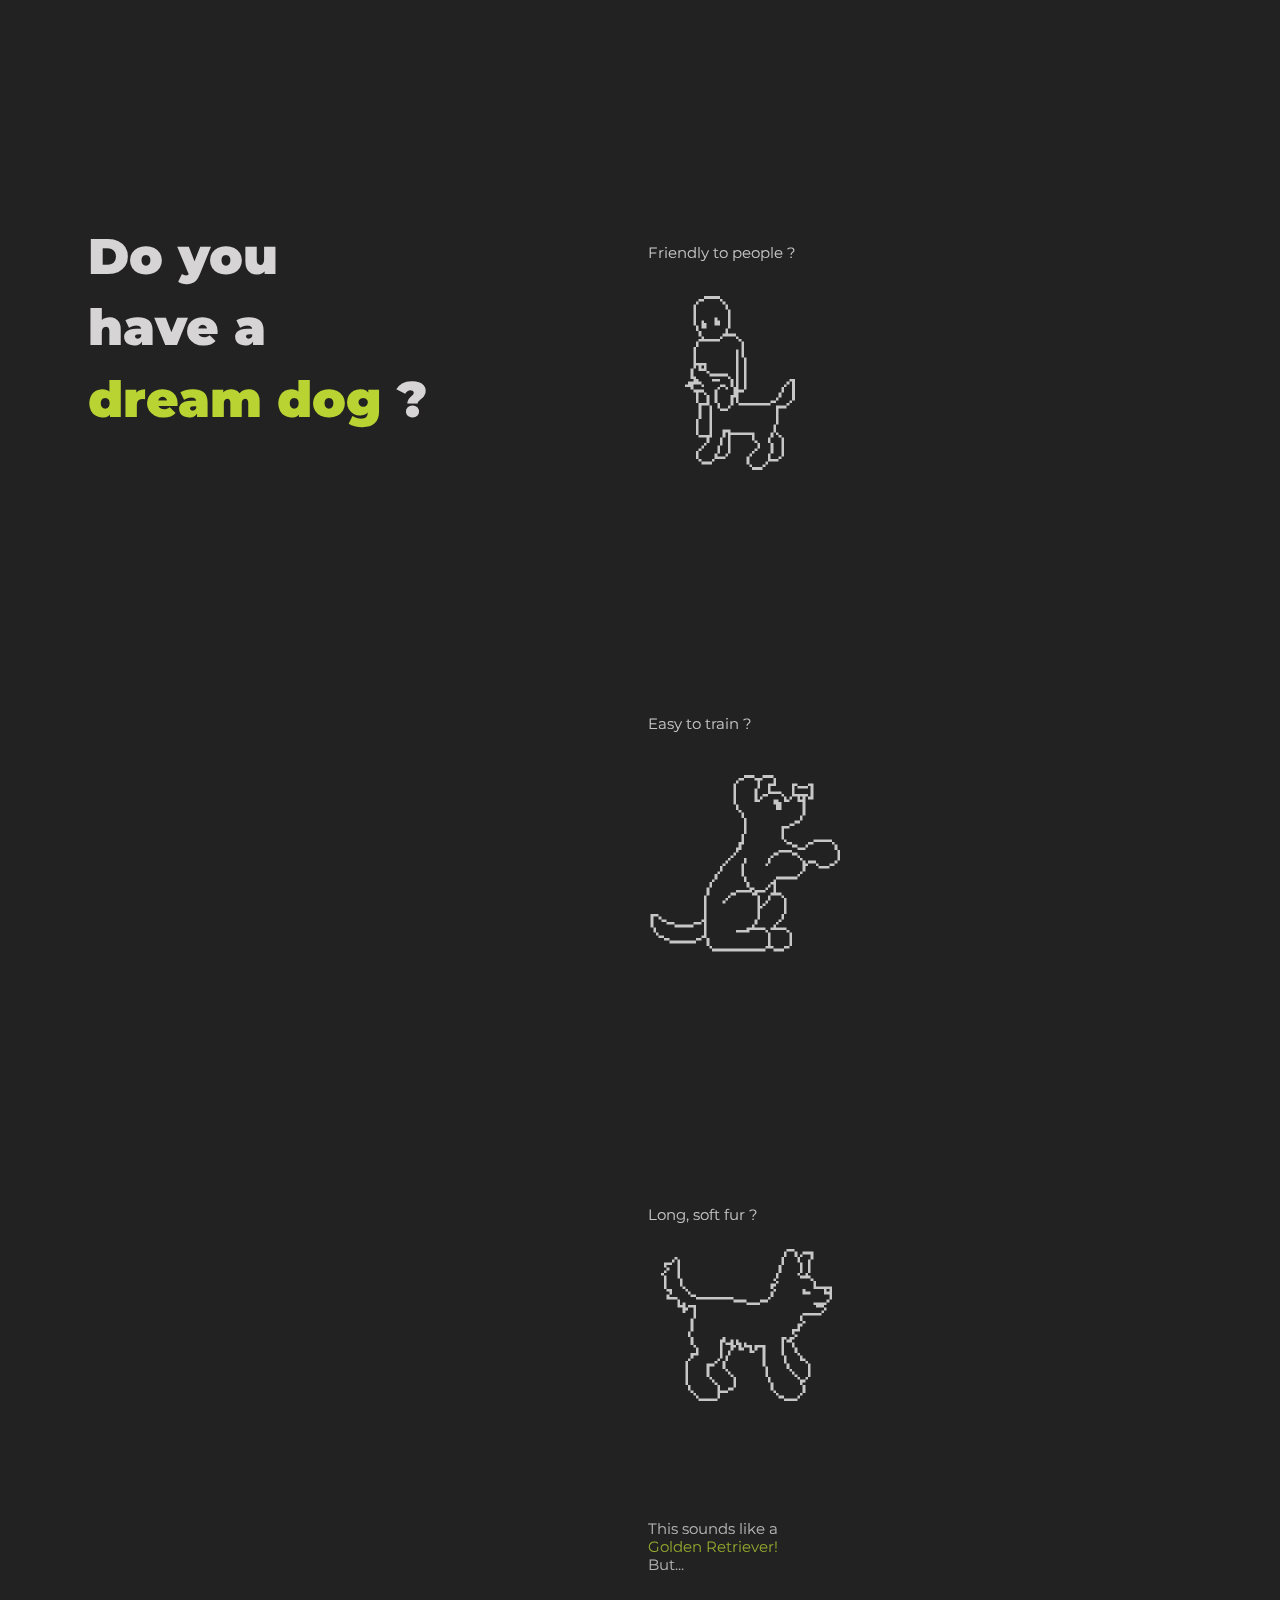
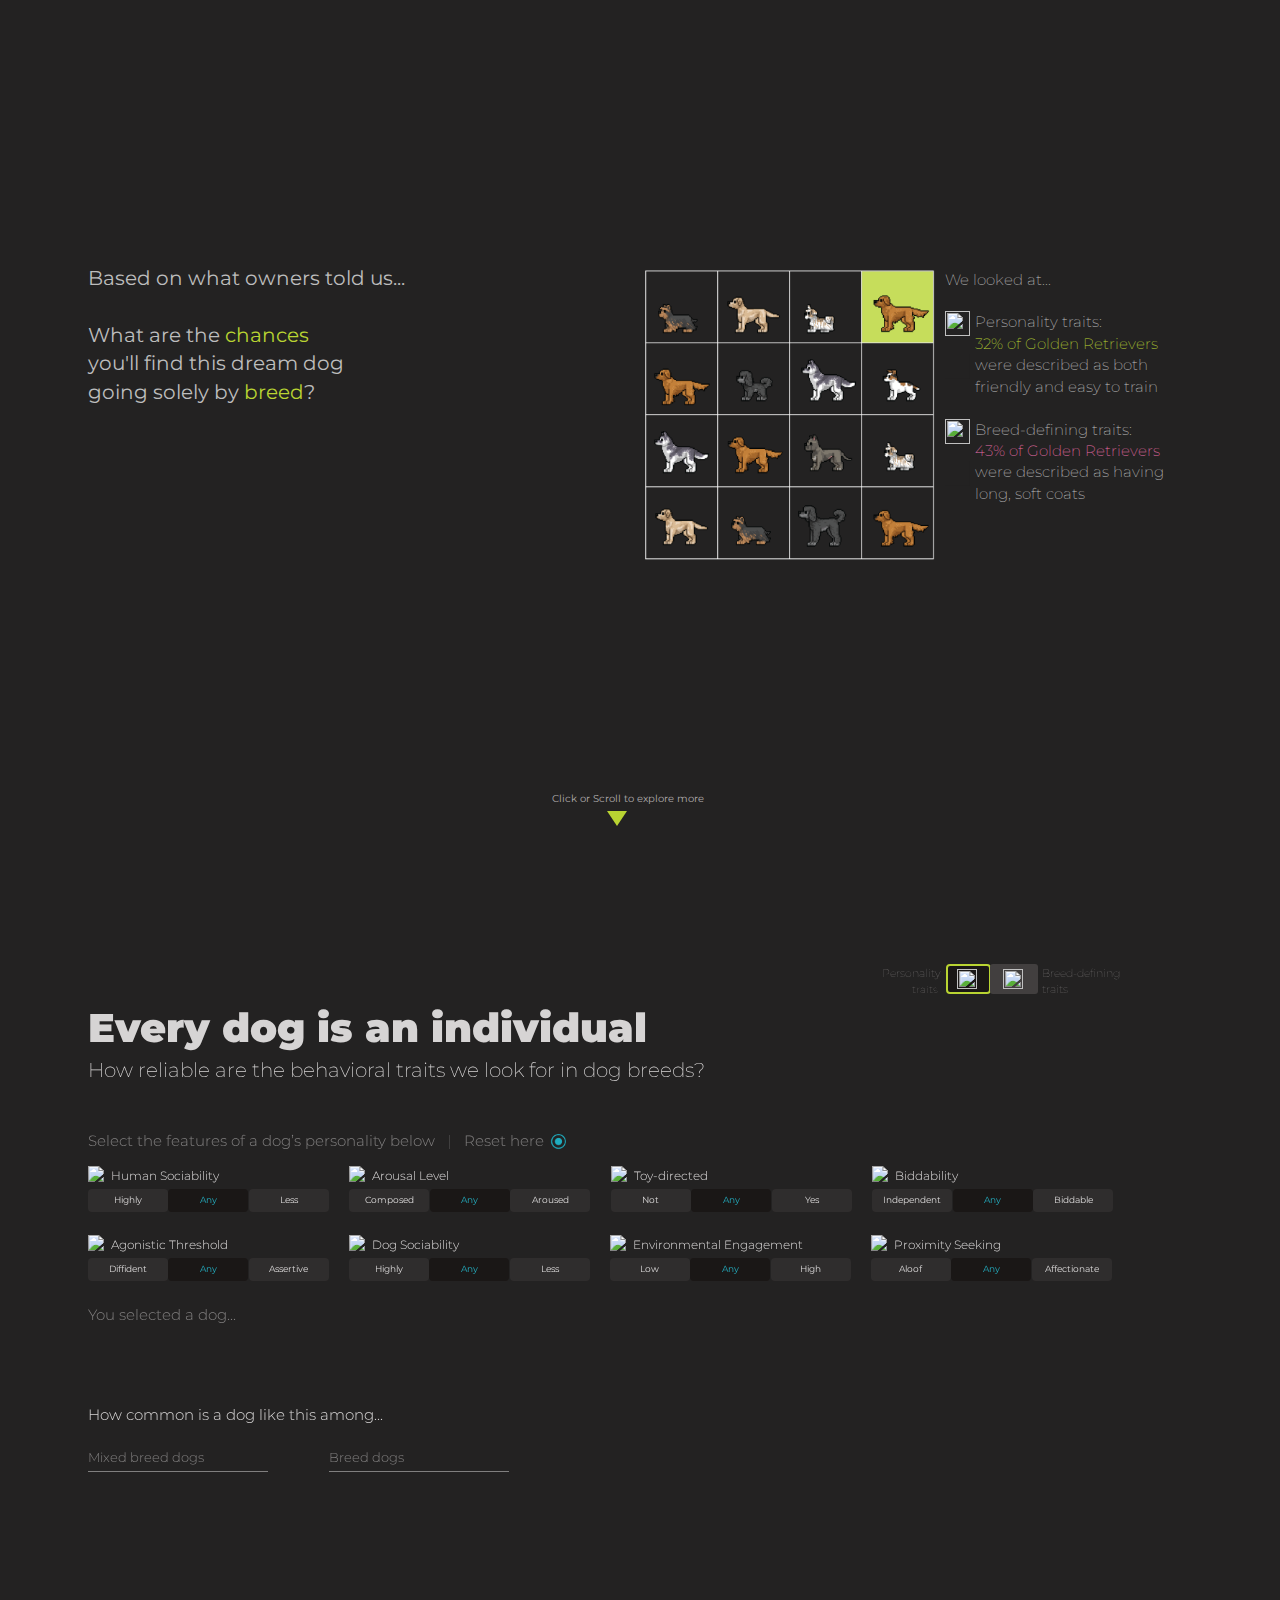
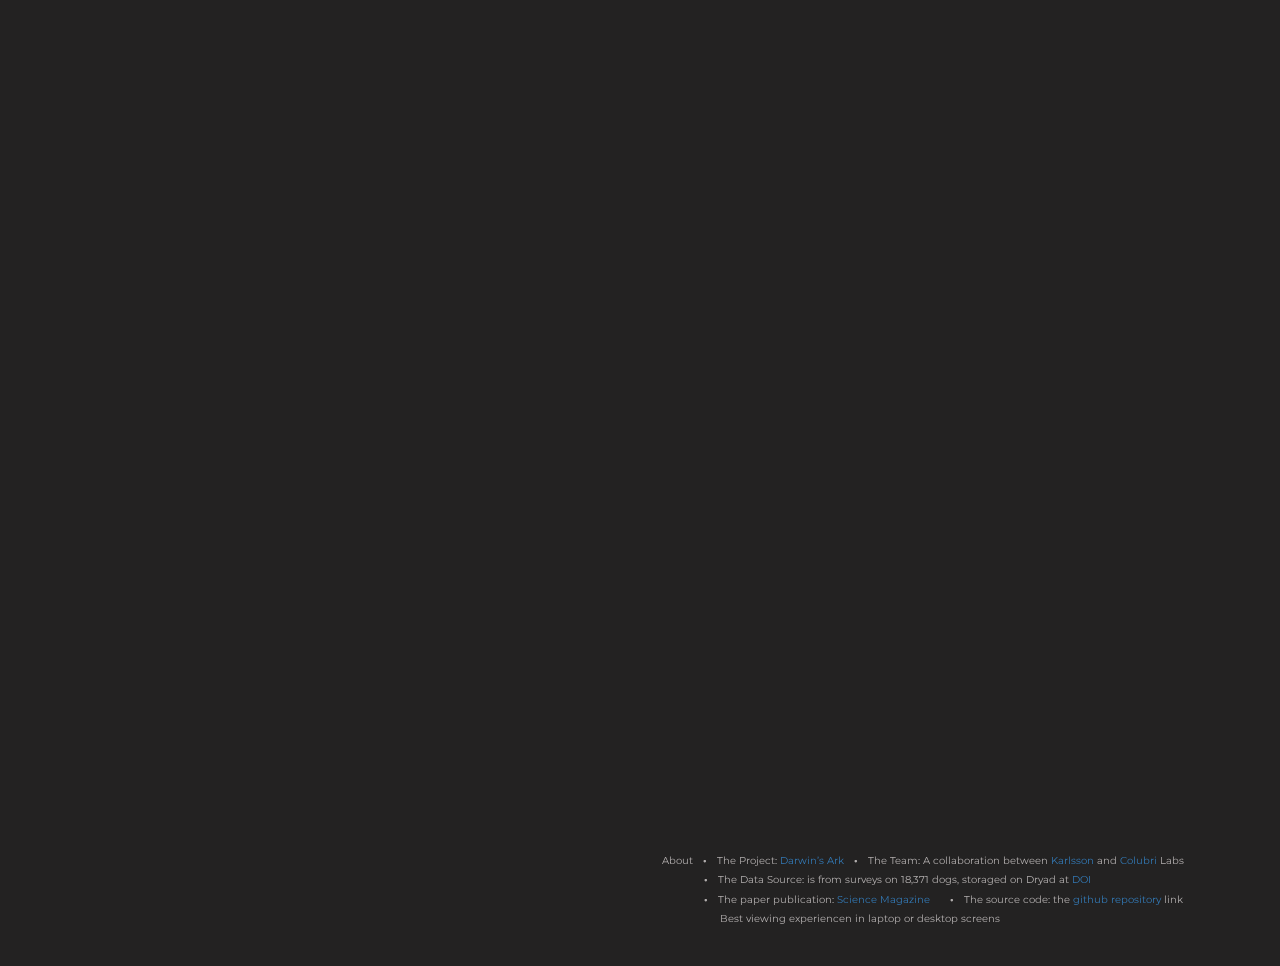
==== index.html @ 00faacf6 "footer-updating" ====
<!DOCTYPE html>
<html lang="en">
  <head>
    <meta charset="utf-8">
   <link rel="stylesheet" href="https://maxcdn.bootstrapcdn.com/bootstrap/3.4.1/css/bootstrap.min.css">
   <link rel="preconnect" href="https://fonts.googleapis.com">
   <link rel="preconnect" href="https://fonts.gstatic.com" crossorigin>
   <link href="https://fonts.googleapis.com/css2?family=Montserrat:ital,wght@0,300;0,400;0,500;0,900;1,500&display=swap" rel="stylesheet">
   <link href="style/style_per.css" rel="stylesheet">
    <meta charset="utf-8">
    
    <!--Set the width of the page to follow the screen-width of the device and the initial zoom level when the page is first loaded by the browser.-->
    <meta name="viewport" content="width=device-width, initial-scale=1">
   <title>Darwins' Dogs Data Viz Project</title>
  </head>
  <body>
    <div class="container">
        <div class="two-col" id="intro">
          <div class="left-fix">
            <div class="headline">
            Do you</br>have a </br><span class="green">dream dog</span> ? 
            </div> 
          </div> <!-- @end left-->
          <div class="right-scroll">
           <div id="right1">
                Friendly to people ? </br></br>
                <img src="./img/friendly-to-people.gif" width="200" height="200">
                </br></br></br></br></br></br></br></br></br></br>
                </br></br></br></br>
            </div> 
             <div id="right2">
                Easy to train ? </br></br>
                <img src="./img/easy-to-train.gif" width="200" height="200">
                </br></br></br></br></br></br></br></br></br></br></br>
                </br></br></br></br>
            </div> 
            <div id="right3">
               Long, soft fur ?</br>
                <img src="./img/long-fur.gif" width="200" height="200">
                </br></br></br></br></br></br></br></br>
                 <div class="right3-text">This sounds like a </br><span class="green">Golden Retriever!</span></br>But...</div>
            </div>  
         </div><!-- @end right-->
        </div> <!-- @end intro-->  
       
       <div class="question">
       <div class="sideleft">  
         Based on what owners told us...</br></br> What are the <span class="green">chances</span> </br>you'll find this dream dog </br>going solely by <span class="green">breed</span>?
        </br></br>
       </div>
       <div class="sideright">
            <img src="./img/dog-animated-3.gif" width="300" height="300">
            <div class="question-2">
              We looked at...</br></br>
              <img src="./img/chart.png" width="25" height="25">Personality traits:<br/> 
              <span class="green"> 32% of Golden Retrievers </span> </br>
              <img src="./img/frame.png" width="25" height="25" >
              were described as both friendly and easy to train</br></br>
              <img src="./img/traits_on.gif" width="25" height="25">Breed-defining traits:</br>
             <span class="pink"> 43% of Golden Retrievers</span></br> 
             <img src="./img/frame.png" width="25" height="25" >
             were described as having long, soft coats
            </div>
       </div>
       </div> <!-- @end question-->
       <div class='scroll'> Click or Scroll to explore more </div>
            <a id="link-down" href="#element"> 
            <div id="arrow">
                <div class="arrow-down"></div>
            </div>
            </a>
       <div id="element">

       <div class="titles">
         <div class="switch">

          <div class="mode1-title">Personality<span class="mode1-title-text"> traits </span></div>
          <button class="mode1"><a href="./index.html#element"><img src="./img/chart.png" width="20" height="20"></a></button>
          <div class="mode2-title">Breed-defining <span class="mode2-title-text">traits</span></div> 
          <button class="mode2"><a href="./physical.html#element"><img src="./img/traits2.gif" width="20" height="20"></a></button>
          
         </div>
         <h1 class="centered">Every dog is an individual</h1>
          <p class="sub-title">How reliable are the behavioral traits we look for in dog breeds?</p>
       </div>
       </div>

       <div class="content">
          <div id="buttongroup">
               <div class="guide">Select the features of a dog’s personality below
                <div class="divder-reset"> | </div>
                <div class="reset-text"> Reset here </div>
                <button id="all" class="button-reset"><img class="reset-img"src="./img/reset.png" width="18" height="18"></button>
               </div> 
               <div  id="f1" class="buttons">
                  <div class="iconhover">
                     <img src="./img/info.png" alt="info" width="18" height="18">
                     <span id="tooltiptext">How comfortable a dog is around people, especially if unfamiliar to them.</span>
                  </div>
                  <h3>Human Sociability</h3>
                  <button class="button" value="positive">Highly</button>
                  <button class="button current"  value="any">Any</button>
                  <button class="button"  value="negative">Less</button>   
               </div>
               <div  id="f2" class="buttons">
                  <div class="iconhover">
                     <img src="./img/info.png" alt="info" width="18" height="18">
                     <span id="tooltiptext">How easily stimulated a dog is in multiple situations, both in activity level and impulse control.</span>
                  </div>
                  <h3>Arousal Level</h3>
                  <button class="button" value="positive">Composed</button>
                  <button class="button current"  value="any">Any</button>
                  <button class="button"  value="negative">Aroused</button>   
               </div>
               <div  id="f3" class="buttons">
                  <div class="iconhover">
                     <img src="./img/info.png" alt="info" width="18" height="18">
                     <span id="tooltiptext">How much a dog displays motor patterns (e.g. grab-bite, chase), particularly towards toys.</span>
                  </div>
                  <h3>Toy-directed </h3>
                  <button class="button" value="positive">Not</button>
                  <button class="button current"  value="any">Any</button>
                  <button class="button"  value="negative">Yes</button>   
               </div>
               <div  id="f4" class="buttons">
                  <div class="iconhover">
                     <img src="./img/info.png" alt="info" width="18" height="18">
                     <span id="tooltiptext">How readily a dog responds to human direction, especially in the context of training.</span>
                  </div>
                  <h3>Biddability</h3>
                  <button class="button" value="positive">Independent</button>
                  <button class="button current"  value="any">Any</button>
                  <button class="button"  value="negative" style="margin-right:0">Biddable</button>  
               </div>
               <div  id="f5" class="buttons">
                  <div class="iconhover">
                     <img src="./img/info.png" alt="info" width="18" height="18">
                     <span id="tooltiptext">How easily a dog is provoked by a frightening, uncomfortable, or annoying stimulus.</span>
                  </div>
                  <h3>Agonistic Threshold</h3>
                  <button class="button" value="positive">Diffident</button>
                  <button class="button current"  value="any">Any</button>
                  <button class="button"  value="negative" style="margin-right:0">Assertive</button> 
               </div>
               <div  id="f6" class="buttons">
                  <div class="iconhover">
                     <img src="./img/info.png" alt="info" width="18" height="18">
                     <span id="tooltiptext">How comfortable a dog is around other dogs.</span>
                  </div>
                  <h3>Dog Sociability</h3>
                  <button class="button" value="positive">Highly</button>
                  <button class="button current"  value="any">Any</button>
                  <button class="button"  value="negative" style="margin-right:0">Less</button> 
               </div>
               <div  id="f7" class="buttons">
                  <div class="iconhover">
                     <img src="./img/info.png" alt="info" width="18" height="18">
                     <span id="tooltiptext">How interactive a dog is with its familiar, daily environment.</span>
                  </div>
                  <h3>Environmental Engagement</h3>
                  <button class="button" value="positive">Low</button>
                  <button class="button current"  value="any">Any</button>
                  <button class="button"  value="negative" style="margin-right:0">High</button> 
               </div>
               <div  id="f8" class="buttons">
                  <div class="iconhover">
                     <img src="./img/info.png" alt="info" width="18" height="18">
                     <span id="tooltiptext">How readily a dog solicits human contact and closeness.</span>
                  </div>
                  <h3>Proximity Seeking</h3> 
                  <button class="button" value="positive">Aloof</button>
                  <button class="button current"  value="any">Any</button>
                  <button class="button"  value="negative" style="margin-right:0">Affectionate</button> 
               </div>
               <div class="tags">
               <div class="labels-guide">You selected a dog...<br></div>  
               <div id="labels"> </div>
               </div>
        </div> <!-- @end buttongroups -->
        <div class="charts">
           <p class="charts-guide">How common is a dog like this among...</p>
           <div class="row">
            <div class="column left">
             <div class="mixbreed">
               <h4>Mixed breed dogs</h4>
               <div class="headerline "></div>
             </div>
            </div>
            <div class="column right">
             <div class="purebreeds">
               <h4>Breed dogs</h4>
               <div class="headerline "></div>
             </div>  
            </div>
           </div> <!-- @end row -->
        </div> <!-- @end charts -->
        <div class="cite">
         <p class="about">About</p> 
         <p class="dot"><b>•</b></p>
         <p class="project">The Project: <a href="https://darwinsark.org" target="_blank">Darwin’s Ark</a></p> 
         <p class="dot"><b>•</b></p> 
         <p class="team">The Team: A collaboration between <a href="https://karlssonlab.org/" target="_blank">Karlsson</a> and <a href="https://co-labo.org/">Colubri</a> Labs</p>
         <p class="dot-last"><b>•</b></p> 
         <p class="data">The Data Source: is from surveys on 18,371 dogs, storaged on Dryad at <a href="https://www.doi.org/10.5061/dryad.g4f4qrfr0" target="_blank"> DOI</a></p>
         <p class="paper"><b style="margin-right: 10px">•</b><span class="paper-text">The paper publication:<a href="https://www.science.org/doi/10.1126/science.abk0639" target="_blank"> Science Magazine</a></span></p> 
         <p class="repo"><b style="margin-right: 10px">•</b><span class="repo-text">The source code: the <a href="https://github.com/yinadong/dog-behaviour-dashboard" target="_blank">github repository</a> link</span></p> 
         <p class="view"><span class="view-text">Best viewing experiencen in laptop or desktop screens</span></p> 
       </div>
      </div> <!-- @end content -->
     </div> <!-- @end contanior -->
  <script src="lib/d3.min.js"></script>
  <script src="lib/lodash.min.js"></script>
  <script src="https://ajax.googleapis.com/ajax/libs/jquery/3.6.0/jquery.min.js"></script>
  <script src="./script_per.js"></script>
  <script src="./smoth_scroll.js"></script>
</body>
</html>
---- style/style_per.css ----
/* #Basics (Inspired by E. Meyers)
================================================== */
@import "./node_modules/nes.css/css/nes.css"
* { 
    margin: 0;
    padding: 0;
    box-sizing: border-box;
}

html, body, div, span, applet, object, iframe, h1, h2, h3, h4, h5, h6, p, blockquote, pre, a, abbr, acronym, address, big, cite, code, del, dfn, em, img, ins, kbd, q, s, samp, small, strike, strong, sub, sup, tt, var, b, u, i, center, dl, dt, dd, ol, ul, li, fieldset, form, label, legend, table, caption, tbody, tfoot, thead, tr, th, td, article, aside, canvas, details, embed, figure, figcaption, footer, header, hgroup, menu, nav, output, ruby, section, summary, time, mark, audio, video {
    margin: 0;
    padding: 0;
    border: 0;
    vertical-align: baseline;
    font-family: 'Montserrat', sans-serif;
   }


body {
    background-color: #232222 !important;
    display: block;
}

html {
  
}

.container{
    width: 1135px;
    height: 1200px;
    padding-right: 15px;
    padding-left: 15px;
    margin-right: auto;
    margin-left: auto;
}

/* the first page
============================ */
.headline{
    width: 100%;
    height: 100vh;
    margin-top: 15%;
    font-weight: 900;
    font-size: 50px;
    color: #d6d4d4 ;
}

.green{
  color: #b9d432;
}

.pink{
  color: #e56da8;
}

.two-col {
    display: flex;
    flex-flow: row wrap;
    justify-content: space-around;
    height: 1720px;
    position: relative;
}

.left-fix{
    order: 1;
    flex: 1 2rem;
    position: sticky;
    top: 0;
    height: 580px;
    padding-top: 15rem;
}

.right-scroll{
    order: 2;
    flex: 1 2rem;
    padding-top: 10rem;
    padding-right: 10rem;
    padding-left: 8rem;
    line-height: 2rem;
}

#right1, #right2, #right3 {
    display: block;
    margin-block-start: 9em;
    margin-block-end: 1em;
    margin-inline-start: 1empx;
    margin-inline-end: 0px;
    width: 350px;
    padding: 8px 8px;
    margin-right: 5px;
    margin-bottom: 3px;
    cursor: pointer;
    font-size: 15px;
    font-weight: 400;
    text-align: left;
    background: transparent;
    color: #ffffff;
    top: 30px;
    right: 150px;
    opacity: 75%;
}

.right3-text{
  color: #e8e8e8;
  font-size: 15px;
  font-weight: 400;
  float: left;
  padding-top: 95px;
  text-align: left;
  line-height: 18px;
}


/* the second page
============================ */
.question{
    display: flex;
    flex-flow: row wrap;
    justify-content: space-around;
    width: 100%;
    height: 55vh;
    margin-top: 13%;
    margin-bottom: 3%;
    font-weight: 400;
    font-size: 20px;
    color: #bdbdbd;
}

.question-2{
  font-size: 15px;
  font-weight: 200;
  padding-top: 5px;
}

.sideleft {
    order: 1;
    flex: 1 2rem;
    padding-left: 0rem;
    padding-right: 0rem;
}

.sideright {
    order: 2;
    flex: 1 2rem;
}

.scroll {
    padding-left: 42%;
    font-size: 10px;
    color: #B2AEAE;
}

#arrow {
    height: 8rem;
    padding-top: 5px;
    padding-left: 47%;
    height: 155px;
}

.arrow-down {
    width: 0;
    border-left: 10px solid transparent;
    border-right: 10px solid transparent;
    border-top: 15px solid #b9d432;
}

.row {
    margin-right: 0px;
    margin-left: 0px;
}


#all{
float: right;
position: relative;
right: 530px;
font-size: 15px;
font-weight: 300;
color: #B2AEAE;
}



/*scrolling 
============================== */


#element {
  width: 100%;

  scroll-margin-block-start: 30px;
  /*Adds margin to the top of the viewport*/
  
  scroll-margin-block-end: 110px;
  /*Adds margin to the bottom of the viewport*/
}


/* resetbutton
============================ */
.divder-reset{
    right: 742px;
    font-size: 15px;
    font-weight: 100;
    color: #807f7f;
    position: relative;
    float: right;
}
.button-reset{
  background: transparent;
  border: none;
}

.reset-text{
    right: 645px;
    font-size: 15px;
    font-weight: 300;
    color: #807f7f;
    position: relative;
    float: right;
}

.reset-img{
   position: relative;
   margin-top: 1px;
}

/* labels
============================ */
.labels-guide{
    position: relative;
    float: left;
    font-size: 15px;
    font-weight: 300;
    color: #807f7f;
}

#f1-labels, #f2-labels, #f3-labels, #f4-labels, #f5-labels, #f6-labels, #f7-labels, #f8-labels{
    position: relative;
    float: left;
    width: 110px;
    padding: 6px 6px;
    margin-right: 5px;
    margin-bottom: 3px;
    cursor: pointer;
    text-align: center;
    font-size: 9px;
    font-weight: 400;
    border: 1px solid;
    border-radius: 30px;
    background: transparent;
    color: #24adbf;
    top: 30px;
    right: 150px;
}

.arrow{
  float: right;
  position: relative;
  left: 115px;
  top: 10px;
}

.arrow-text{   
    top: 33px;
    right: 40px;
    position: relative;
    float: right;
    font-size: 9px;
    font-weight: 100;
    color: #B2AEAE;
}

/* switch modes
============================ */
.divder{
    font-size: 30px;
    font-weight: 100;
    color: #534a4a;
    position: relative;
    float: left;
    right: 65px;
}

.switch{
   position: relative;
   top: -30px;
}

.mode-title{
    margin-left: 85%;
    font-size: 10px;
    font-weight: 100;
    color: #B2AEAE;    
    top: -15px;
    position: relative;
    float: left;
    left: 15px;
}

.mode1{
    background-color: #1a1716;
    width: 45px;
    padding: 3px 9px;
    cursor: pointer;
    border-radius: 4px;
    text-align: center;
    position: relative;
    float: right;
    border: 2px solid #b9d432;
    top: -12px;
    right: 152px; 
}

.mode1:hover {
  background-color: #423f3f;
  box-shadow: 0 10px 14px 0 rgba(0,0,0,0.24),0 17px 50px 0 rgba(0,0,0,0.19); 
}

.mode2{
    margin-left: 5px;
    background-color: #423f3f;
    border: none;
    width: 48px;
    padding: 5px 13px;
    cursor: pointer;
    border-radius: 3px;
    text-align: center;
    position: relative;
    float: right;
    top: -12px;
    left: 40px;
}

.mode2:hover {
  background-color: #423f3f;
  box-shadow: 0 10px 14px 0 rgba(0,0,0,0.24),0 17px 50px 0 rgba(0,0,0,0.19); 
}

.mode1-title{
    width: 50px;
    font-size: 11px;
    font-weight: 100;
    color: #7d7a7a;    
    top: -10px;
    right: 261px;
    position: relative;
    float: right;
}

.mode1-title-text{
    font-size: 10px;
    font-weight: 100;
    color: #7d7a7a;    
    left: 30px;
    position: relative;
}
.mode2-title{
    width: 100px;
    font-size: 11px;
    font-weight: 100;
    color: #7d7a7a;    
    top: -10px;
    left: 44px;
    position: relative;
    float: right;
}

.titles{
  width: 100%;
  height: 12%;
  margin-bottom: 35px;
  margin-top: 45px;
  float: left;
  position: relative;
}
.header{
  width: 1800px;
  height: 100vh;
  font-weight: 900;
  font-size: 40px;
  color: #F7F7F7;
}
.content{
  width: 100%;
  height: 88%;
  float: left;
  position: relative;
}

/* buttongroup
============================ */

#buttongroup{
    height: 21%;
    margin-bottom: 33px;
}

.buttons {
    float: left;
    margin-right: 20px;
    margin-bottom: 20px;
}
.button {
  width: 80px;
  padding: 5px 5px;
  margin-right: 0.5px;
  margin-bottom: 3px;
  cursor: pointer;
  text-align: center;
  font-size: 9px;
  font-weight: 400;
  border: none;
  float: left;
  -moz-border-radius: 4px;
  border-radius: 4px;
  background: #2F2D2D;
  color: #d9d7d7;

}
.button:hover {
  background: #747373;
}
.button.current {
  background: #1a1716; 
  color: #24adbf !important;
}

/* Create two unequal columns that floats next to each other */
.column {
  float: left;
}

.left {
  width: 20%;
}

.right {
  width: 80%;
  padding-left: 20px;
}


/* Responsive layout - makes the two columns stack on top of each other instead of next to each other */
@media screen and (max-width: 600px) {
  .column {
    width: 100%;
  }
}

img {
  position: relative;
  float: left;
  margin-right: 5px;
}

/* charts
============================ */

.charts {
    float: left;
    position: relative;
    width: 100%;
    height: 71%;
    margin-top: 20px;

}

.charts-guide {
    font-size: 15px;
    font-weight: 300;
    color: #d6d4d4;
}

.holder{
  float: left;
  padding-right: 5px;
  padding-bottom: 5px;
  padding-top:0;
  padding-left:0;

}

.mixbreed {
  position: relative;
  margin-top: 20px;
  width: 100%;

}

.purebreeds {
  position: relative;
  margin-top: 20px;
  width: 100%;
}


.headerline {
    position: relative;
    border-bottom: solid 1px;
    border-color: #807f7f;
    width: 180px;
    display: flex;
    align-items: center;
    margin-bottom: 25px;
}


/* Text
============================ */

.centered {
  font-weight: 900;
  font-size: 40px;
  margin: 0 0 6px 0px;
  color: #d6d4d4;
}
h3{
  font-size: 12px;
  font-weight: 300;
  width: 100%;
  padding: 3px 0px 7px 0;
  color: #DBD9D9;
}

h4 {
  width: 100%;
  font-size: 13px;
  font-weight: 300;
  padding: 3px 0px 5px 0;
  font-style: normal;
  line-height: 1.3em;
  color: #807f7f;
}


.sub-title{
    font-size: 20px;
    font-weight: 200;
    margin-bottom: .5em;
    color: #d6d4d4;
}

.guide{
    font-size: 15px;
    font-weight: 300;
    margin-bottom: 1em;
    color: #807f7f;
}

.value {
font-size: 12px;
font-weight: 500;
color: #F7F7F7;
}

.name{
font-size: 9.5px;
font-weight: 200;
fill: #F7F7F7;
}

/* tooltip
============================ */

.iconhover {
  position: relative;
  display: inline-block;
  float: left;
}

.iconhover #tooltiptext {
  visibility: hidden;
  width: 200px;
  height: 60px;
  font-weight: 400;
  font-size:10px;
  opacity: 70%;
  background-color: black;
  color: #fff;
  text-align: left;
  border-radius: 6px;
  padding: 10px;
  position: absolute;
  z-index: 1;
  top: 17px;
  left: 120%;
}

.iconhover #tooltiptext::after {
  content: "";
  position: absolute;
  top: 20%;
  right: 100%;
  margin-top: -5px;
  border-width: 5px;
  border-style: solid;
  border-color: transparent black transparent transparent;
}
.iconhover:hover #tooltiptext {
  visibility: visible;
}

.cite{
    position: relative;
    float: right;
    top: 300px;
    font-size: 10px;
    font-weight: 400;
    color: #B2AEAE;
    margin-bottom: 55px;
    width: 48%;
}

.about{
  float: left;
}

.dot{
  float: left;
  position: relative;
  margin-right: 10px;
  margin-left: 10px;
}

.project{
  float: left;
  position: relative;
}

.team{
   margin-bottom: 5px;
}

.dot-last{
  left: 6%;
  float: left;
  position: relative;
  margin-right: 10px;
  margin-left: 10px;
}

.data{
    left: 6%;
    position: relative;
    float: left;
    font-size: 10px;
    font-weight: 400;
    color: #B2AEAE;
    margin-bottom: 5px;
}

.view{
    left: 9%;
    position: relative;
    float: left;
    font-size: 10px;
    font-weight: 400;
    color: #B2AEAE;
    margin-bottom: 40px;
    margin-right: 10px;
    margin-left: 10px;

}

.repo, .paper{
    left: 6%;
    position: relative;
    float: left;
    font-size: 10px;
    font-weight: 400;
    color: #B2AEAE;
    margin-bottom: 5px;
    margin-right: 10px;
    margin-left: 10px;
}
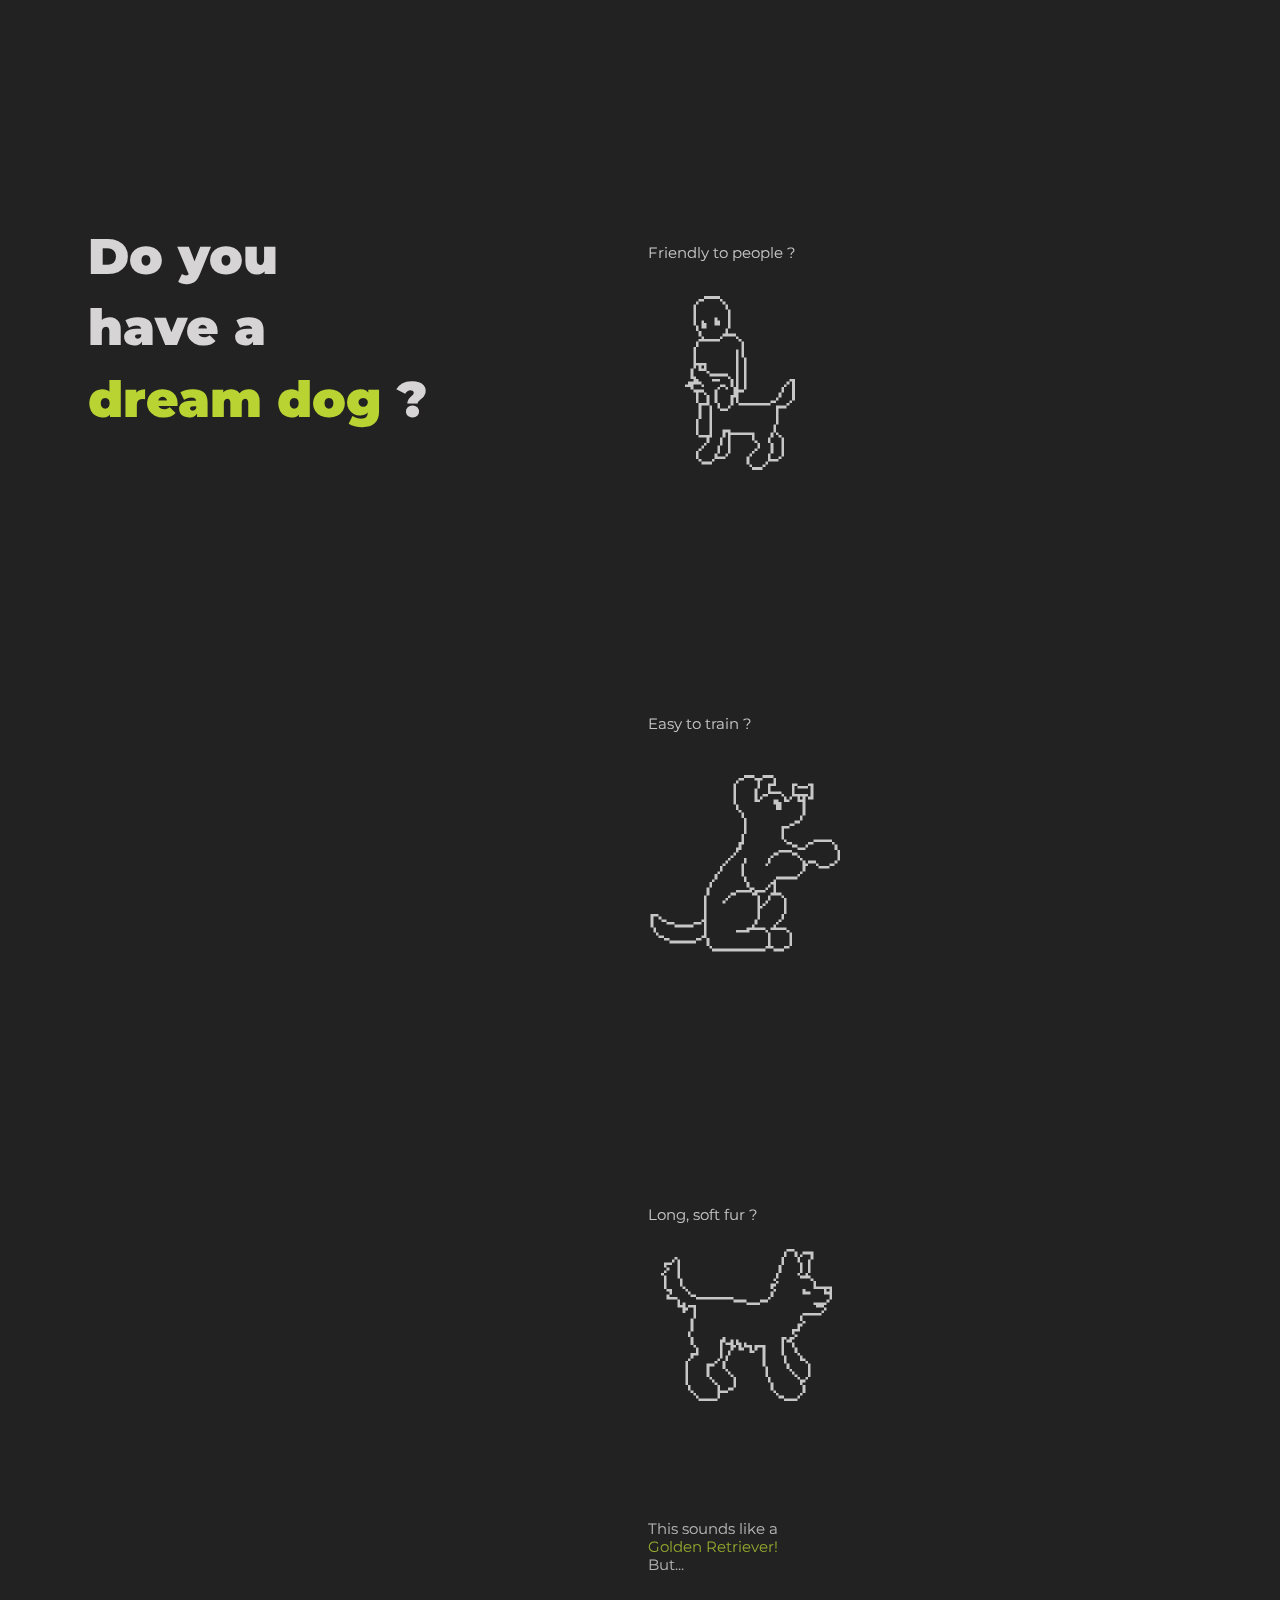
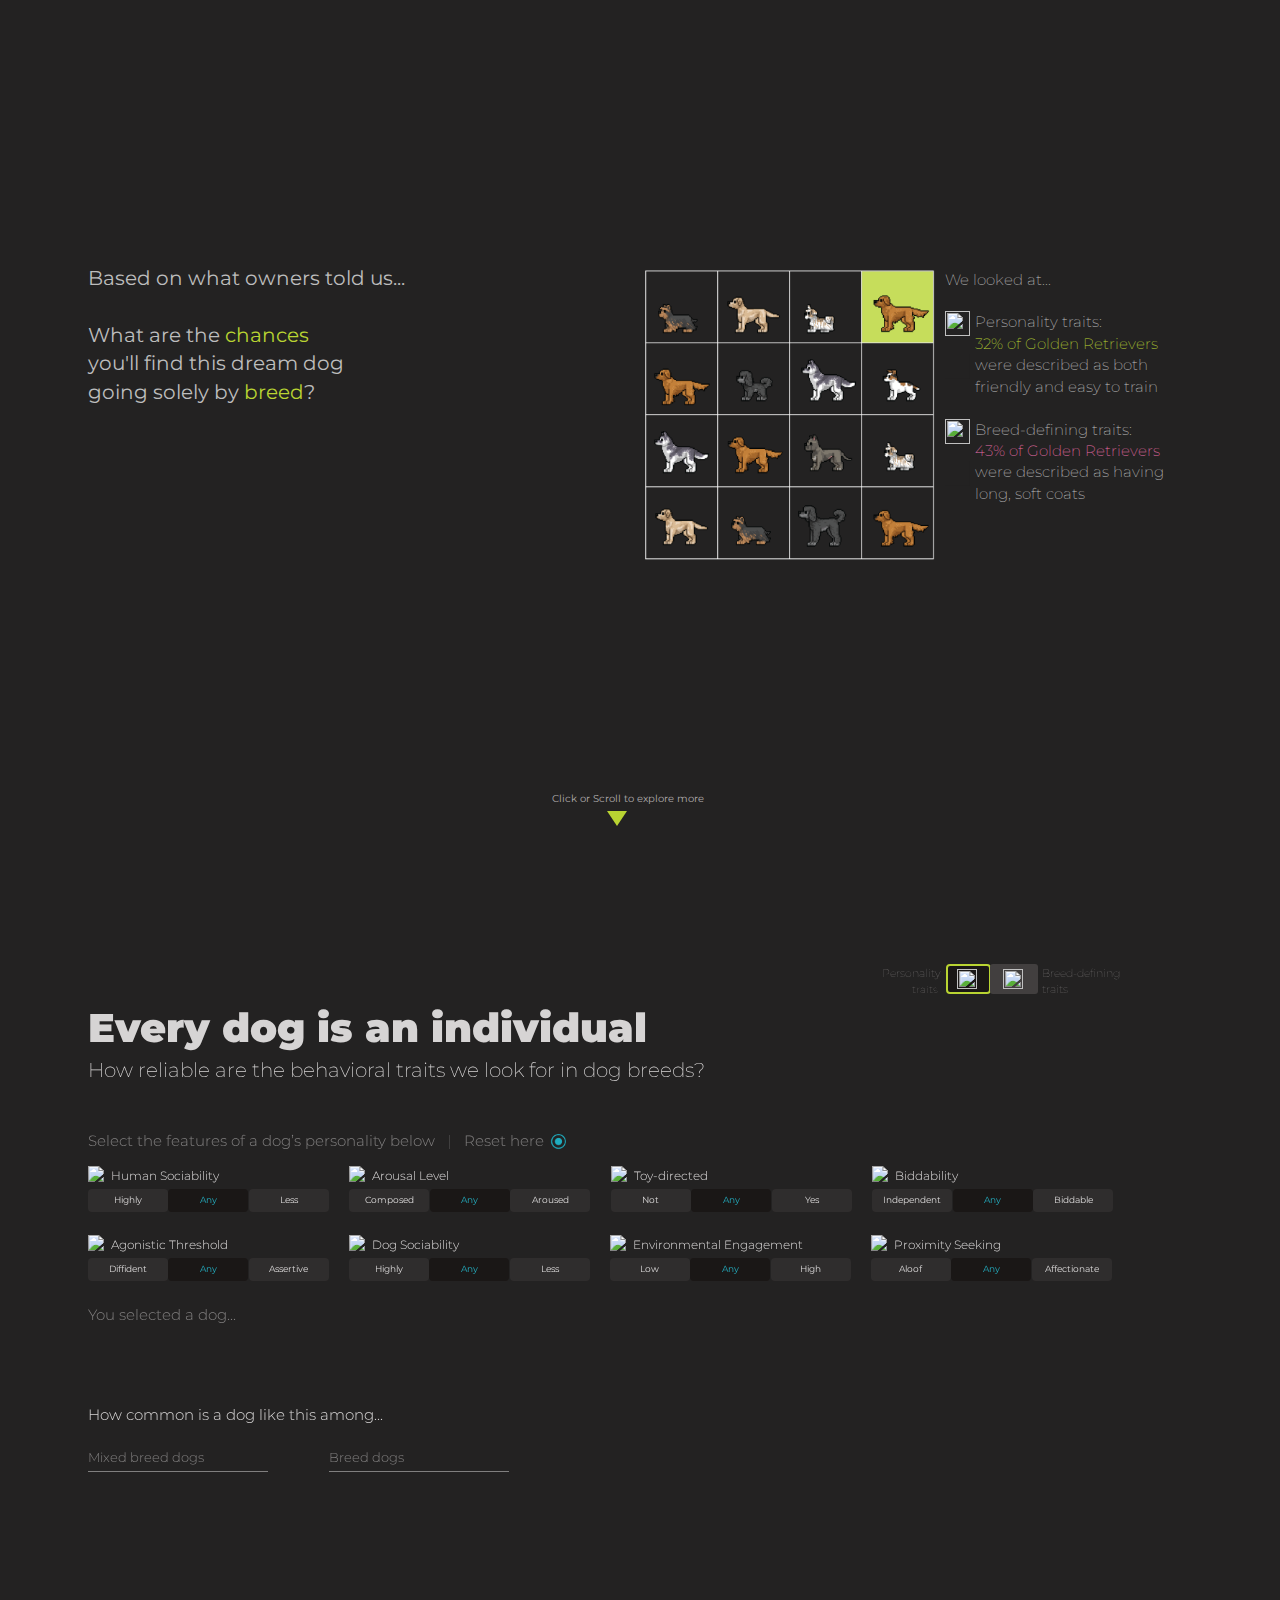
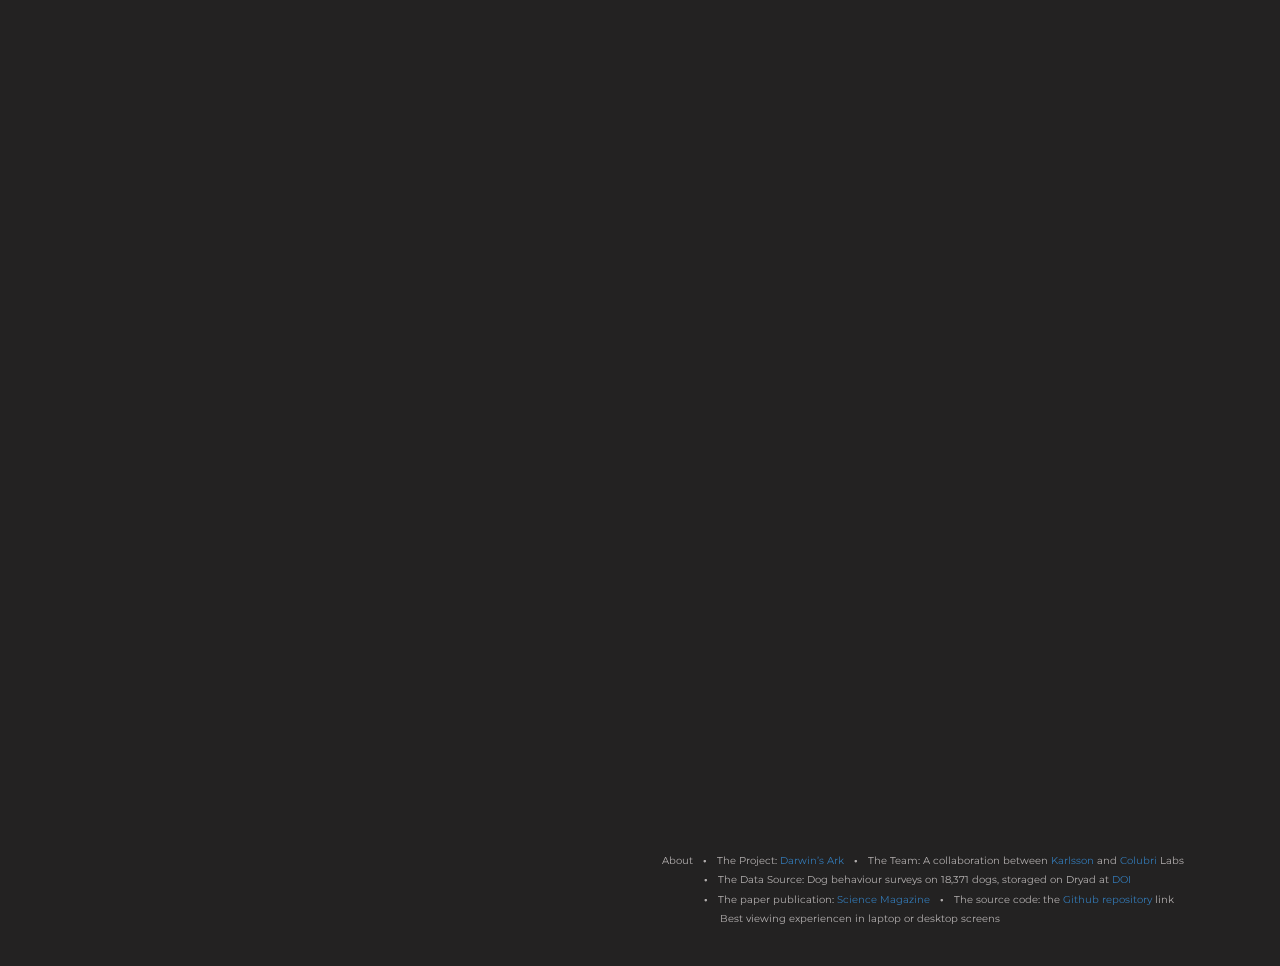
==== commit 4f8ef6cc: "footer updates" ====
--- a/index.html
+++ b/index.html
@@ -199,11 +199,11 @@
          <p class="dot"><b>•</b></p>
          <p class="project">The Project: <a href="https://darwinsark.org" target="_blank">Darwin’s Ark</a></p> 
          <p class="dot"><b>•</b></p> 
-         <p class="team">The Team: A collaboration between <a href="https://karlssonlab.org/" target="_blank">Karlsson</a> and <a href="https://co-labo.org/">Colubri</a> Labs</p>
+         <p class="team">The Team: A collaboration between <a href="https://karlssonlab.org/" target="_blank">Karlsson</a> and <a href="https://co-labo.org/" target="_blank">Colubri</a> Labs</p>
          <p class="dot-last"><b>•</b></p> 
-         <p class="data">The Data Source: is from surveys on 18,371 dogs, storaged on Dryad at <a href="https://www.doi.org/10.5061/dryad.g4f4qrfr0" target="_blank"> DOI</a></p>
+         <p class="data">The Data Source: Dog behaviour surveys on 18,371 dogs, storaged on Dryad at <a href="https://www.doi.org/10.5061/dryad.g4f4qrfr0" target="_blank"> DOI</a></p>
          <p class="paper"><b style="margin-right: 10px">•</b><span class="paper-text">The paper publication:<a href="https://www.science.org/doi/10.1126/science.abk0639" target="_blank"> Science Magazine</a></span></p> 
-         <p class="repo"><b style="margin-right: 10px">•</b><span class="repo-text">The source code: the <a href="https://github.com/yinadong/dog-behaviour-dashboard" target="_blank">github repository</a> link</span></p> 
+         <p class="repo"><b style="margin-right: 10px">•</b><span class="repo-text">The source code: the <a href="https://github.com/colabobio/muttomics-dashboard" target="_blank">Github repository</a> link</span></p> 
          <p class="view"><span class="view-text">Best viewing experiencen in laptop or desktop screens</span></p> 
        </div>
       </div> <!-- @end content -->
--- a/style/style_per.css
+++ b/style/style_per.css
@@ -671,7 +671,5 @@
     font-weight: 400;
     color: #B2AEAE;
     margin-bottom: 5px;
-    margin-right: 10px;
     margin-left: 10px;
-}
-
+}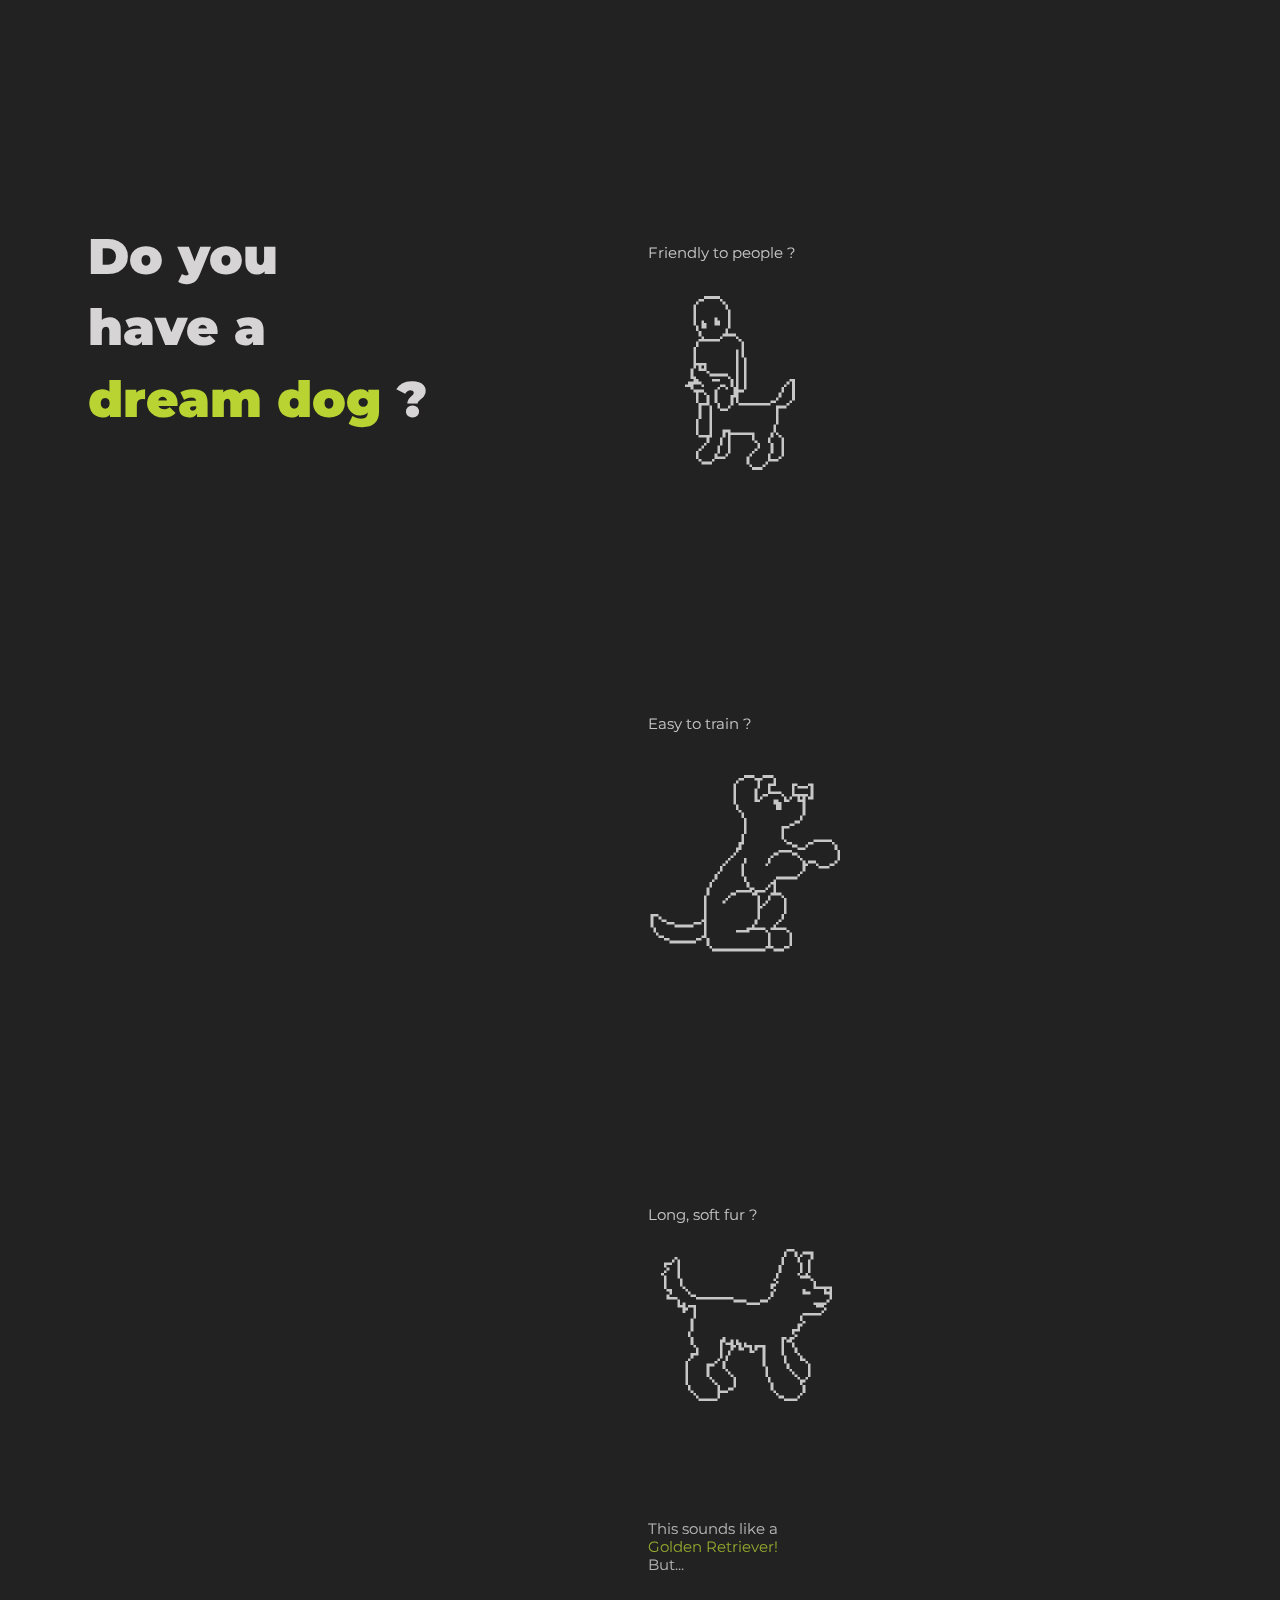
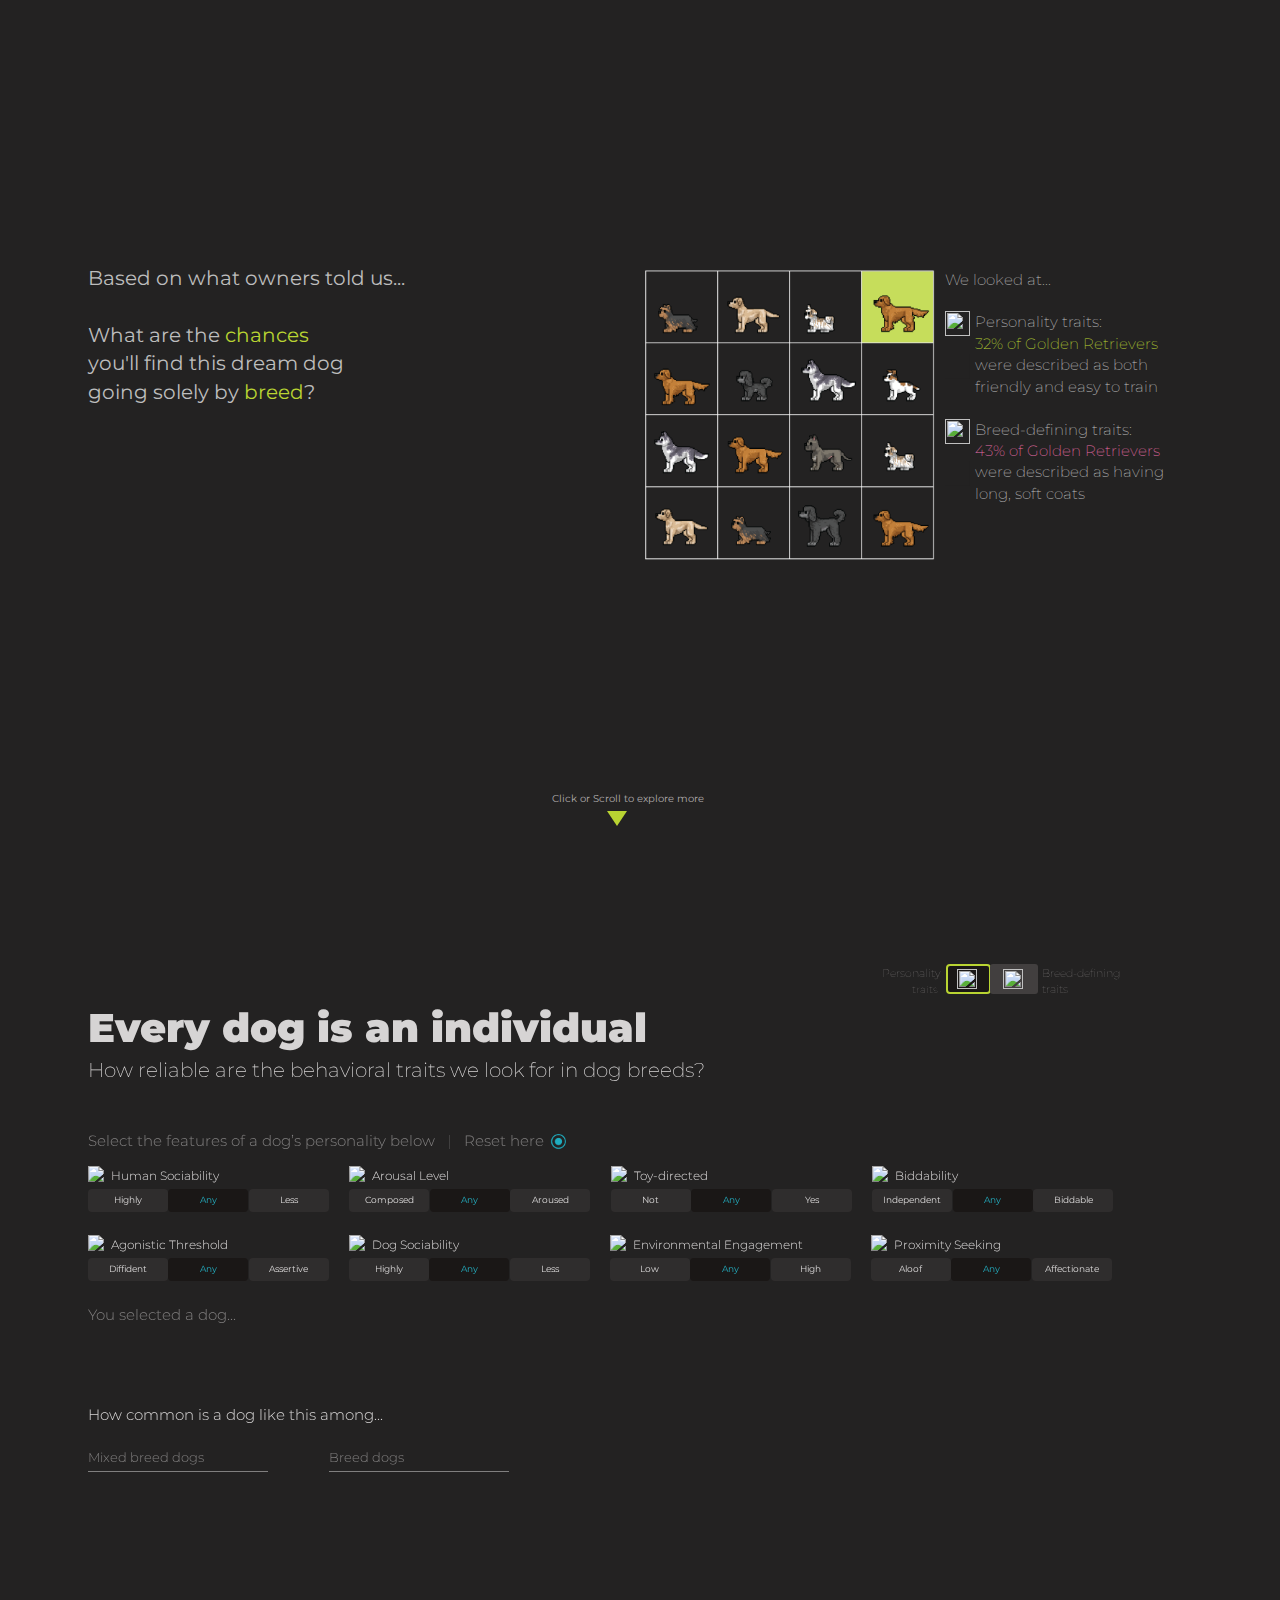
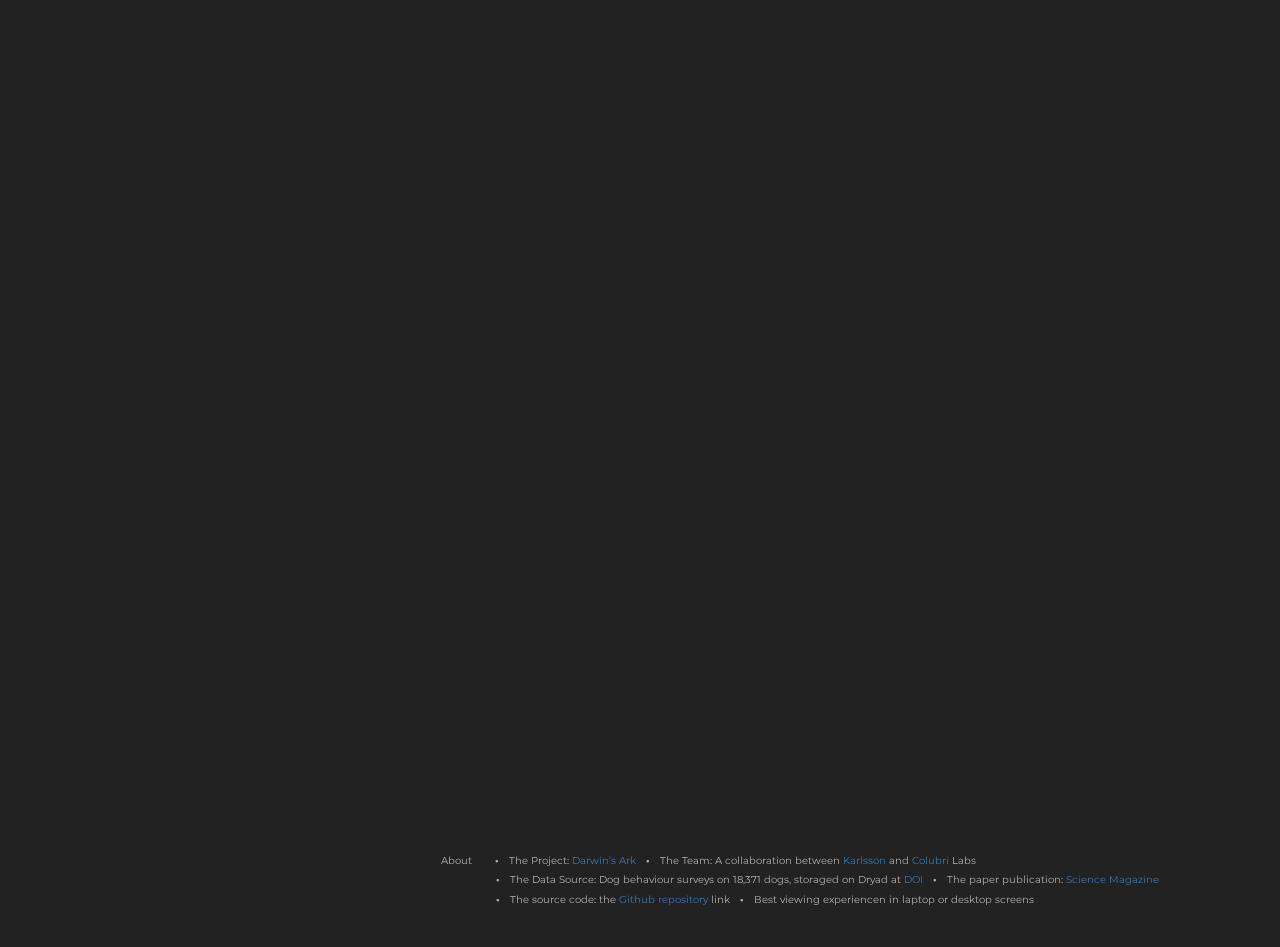
==== commit 3d47936b: "footer updates" ====
--- a/index.html
+++ b/index.html
@@ -197,14 +197,13 @@
         <div class="cite">
          <p class="about">About</p> 
          <p class="dot"><b>•</b></p>
-         <p class="project">The Project: <a href="https://darwinsark.org" target="_blank">Darwin’s Ark</a></p> 
-         <p class="dot"><b>•</b></p> 
-         <p class="team">The Team: A collaboration between <a href="https://karlssonlab.org/" target="_blank">Karlsson</a> and <a href="https://co-labo.org/" target="_blank">Colubri</a> Labs</p>
+         <p class="project"><span class="project-text">The Project: <a href="https://darwinsark.org" target="_blank">Darwin’s Ark</a></span></p> 
+         <p class="team"><b style="margin-right: 10px; margin-left: 10px">•</b><span class="team-text">The Team: A collaboration between <a href="https://karlssonlab.org/" target="_blank">Karlsson</a> and <a href="https://co-labo.org/" target="_blank">Colubri</a> Labs</span></p>
          <p class="dot-last"><b>•</b></p> 
          <p class="data">The Data Source: Dog behaviour surveys on 18,371 dogs, storaged on Dryad at <a href="https://www.doi.org/10.5061/dryad.g4f4qrfr0" target="_blank"> DOI</a></p>
          <p class="paper"><b style="margin-right: 10px">•</b><span class="paper-text">The paper publication:<a href="https://www.science.org/doi/10.1126/science.abk0639" target="_blank"> Science Magazine</a></span></p> 
          <p class="repo"><b style="margin-right: 10px">•</b><span class="repo-text">The source code: the <a href="https://github.com/colabobio/muttomics-dashboard" target="_blank">Github repository</a> link</span></p> 
-         <p class="view"><span class="view-text">Best viewing experiencen in laptop or desktop screens</span></p> 
+         <p class="view"><b style="margin-right: 10px">•</b><span class="view-text">Best viewing experiencen in laptop or desktop screens</span></p> 
        </div>
       </div> <!-- @end content -->
      </div> <!-- @end contanior -->
--- a/style/style_per.css
+++ b/style/style_per.css
@@ -609,7 +609,7 @@
     font-weight: 400;
     color: #B2AEAE;
     margin-bottom: 55px;
-    width: 48%;
+    width: 68%;
 }
 
 .about{
@@ -620,7 +620,7 @@
   float: left;
   position: relative;
   margin-right: 10px;
-  margin-left: 10px;
+  margin-left: 23px;
 }
 
 .project{
@@ -651,7 +651,7 @@
 }
 
 .view{
-    left: 9%;
+    left: 6%;
     position: relative;
     float: left;
     font-size: 10px;
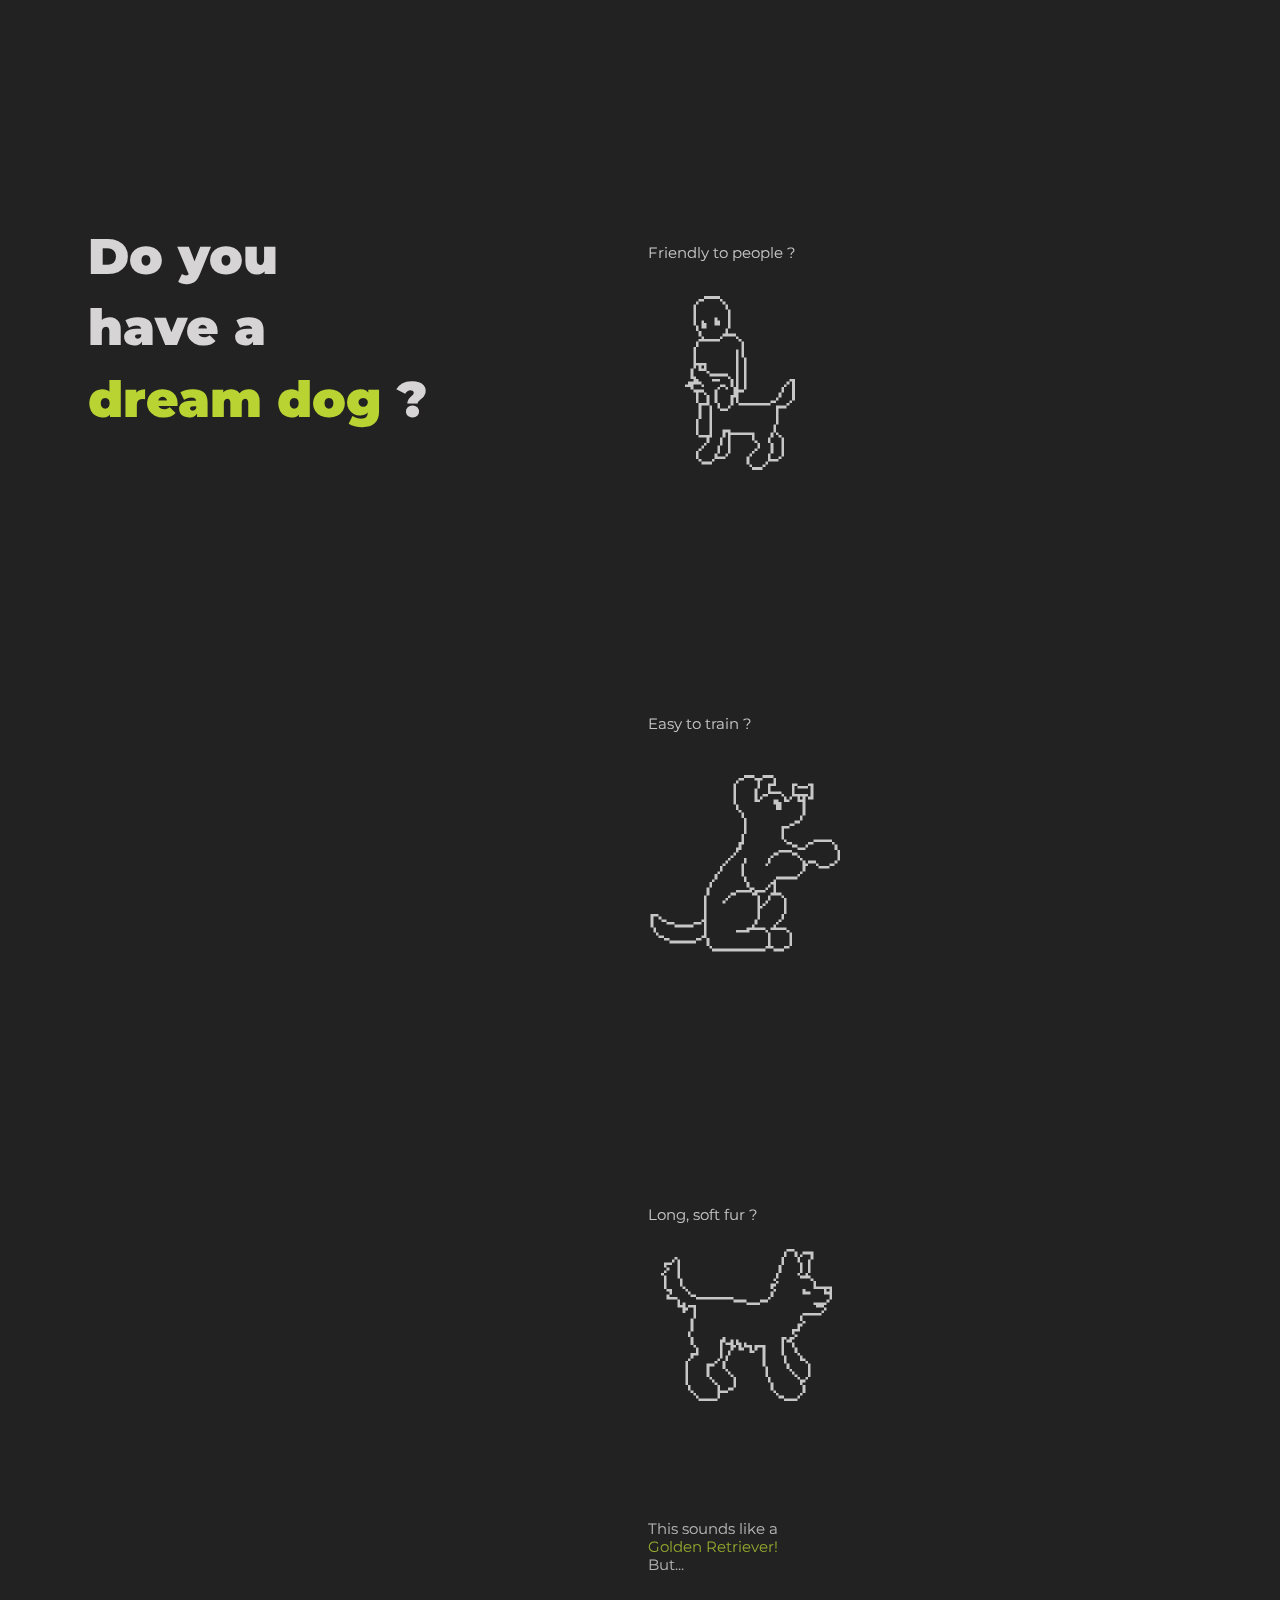
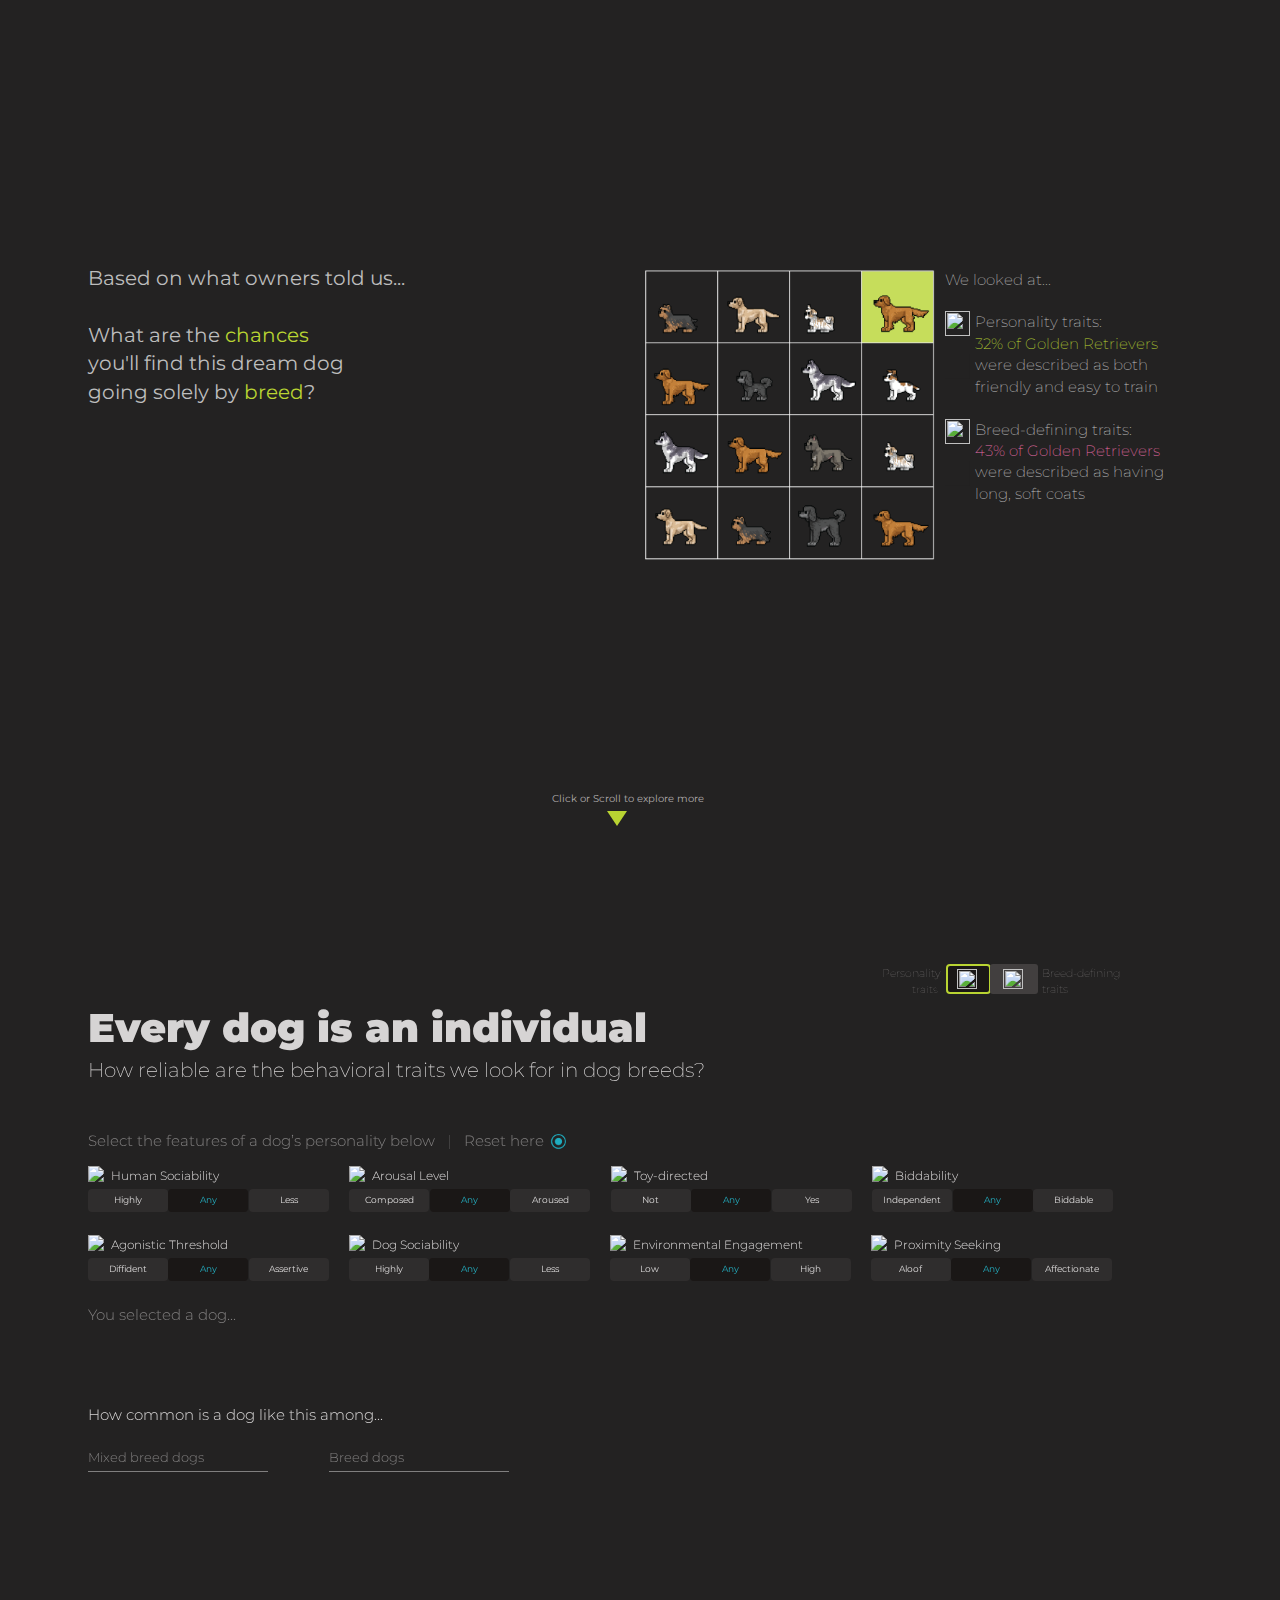
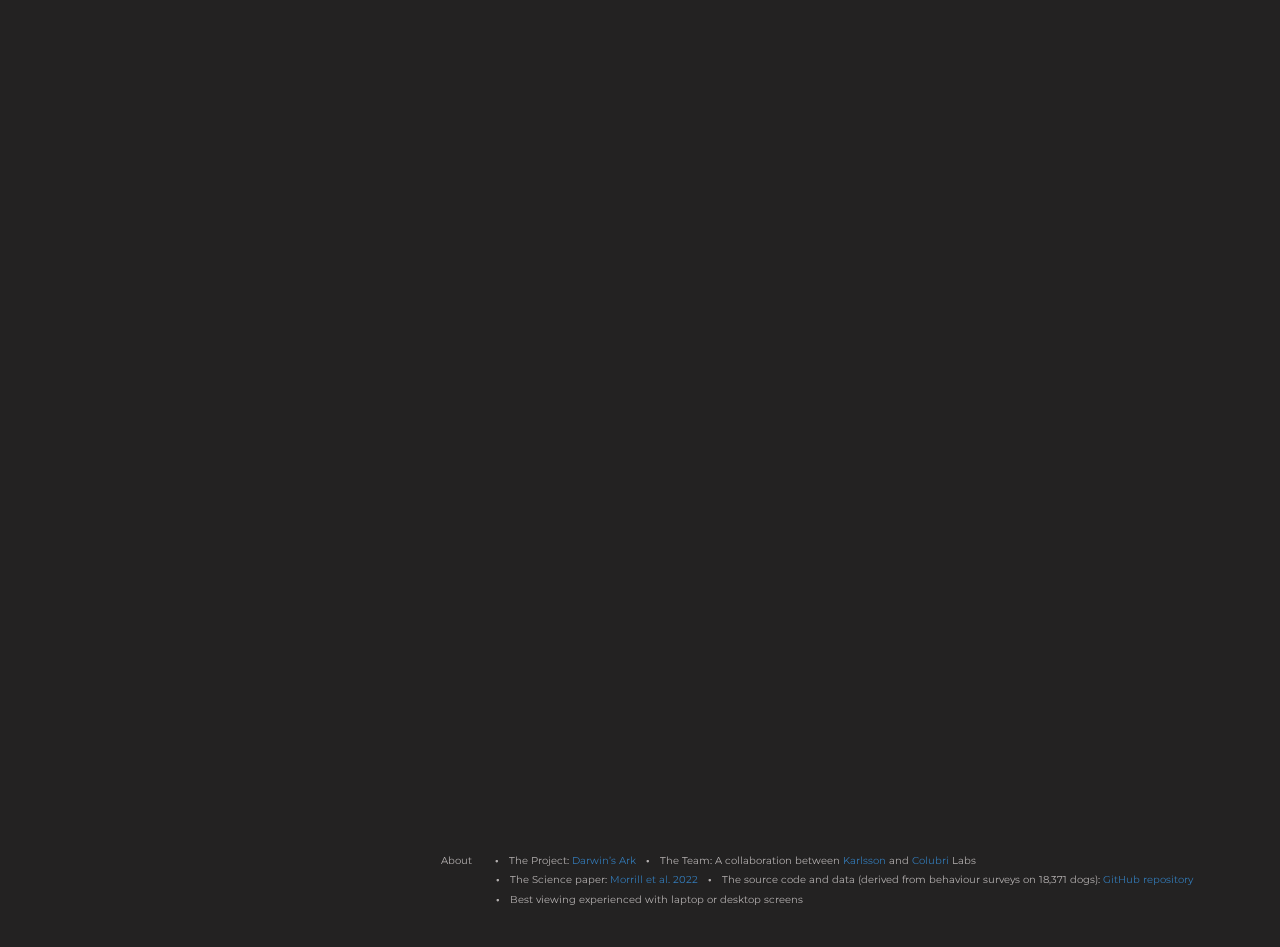
==== commit 49569ec2: "data link updates" ====
--- a/index.html
+++ b/index.html
@@ -199,11 +199,9 @@
          <p class="dot"><b>•</b></p>
          <p class="project"><span class="project-text">The Project: <a href="https://darwinsark.org" target="_blank">Darwin’s Ark</a></span></p> 
          <p class="team"><b style="margin-right: 10px; margin-left: 10px">•</b><span class="team-text">The Team: A collaboration between <a href="https://karlssonlab.org/" target="_blank">Karlsson</a> and <a href="https://co-labo.org/" target="_blank">Colubri</a> Labs</span></p>
-         <p class="dot-last"><b>•</b></p> 
-         <p class="data">The Data Source: Dog behaviour surveys on 18,371 dogs, storaged on Dryad at <a href="https://www.doi.org/10.5061/dryad.g4f4qrfr0" target="_blank"> DOI</a></p>
-         <p class="paper"><b style="margin-right: 10px">•</b><span class="paper-text">The paper publication:<a href="https://www.science.org/doi/10.1126/science.abk0639" target="_blank"> Science Magazine</a></span></p> 
-         <p class="repo"><b style="margin-right: 10px">•</b><span class="repo-text">The source code: the <a href="https://github.com/colabobio/muttomics-dashboard" target="_blank">Github repository</a> link</span></p> 
-         <p class="view"><b style="margin-right: 10px">•</b><span class="view-text">Best viewing experiencen in laptop or desktop screens</span></p> 
+         <p class="paper"><b style="margin-right: 10px">•</b><span class="paper-text">The Science paper: <a href="https://www.science.org/doi/10.1126/science.abk0639" target="_blank"> Morrill et al. 2022</a></span></p> 
+         <p class="repo"><b style="margin-right: 10px">•</b><span class="repo-text">The source code and data (derived from behaviour surveys on 18,371 dogs): <a href="https://github.com/colabobio/muttomics-dashboard" target="_blank">GitHub repository</a></p> 
+         <p class="view"><b style="margin-right: 10px">•</b><span class="view-text">Best viewing experienced with laptop or desktop screens</span></p> 
        </div>
       </div> <!-- @end content -->
      </div> <!-- @end contanior -->
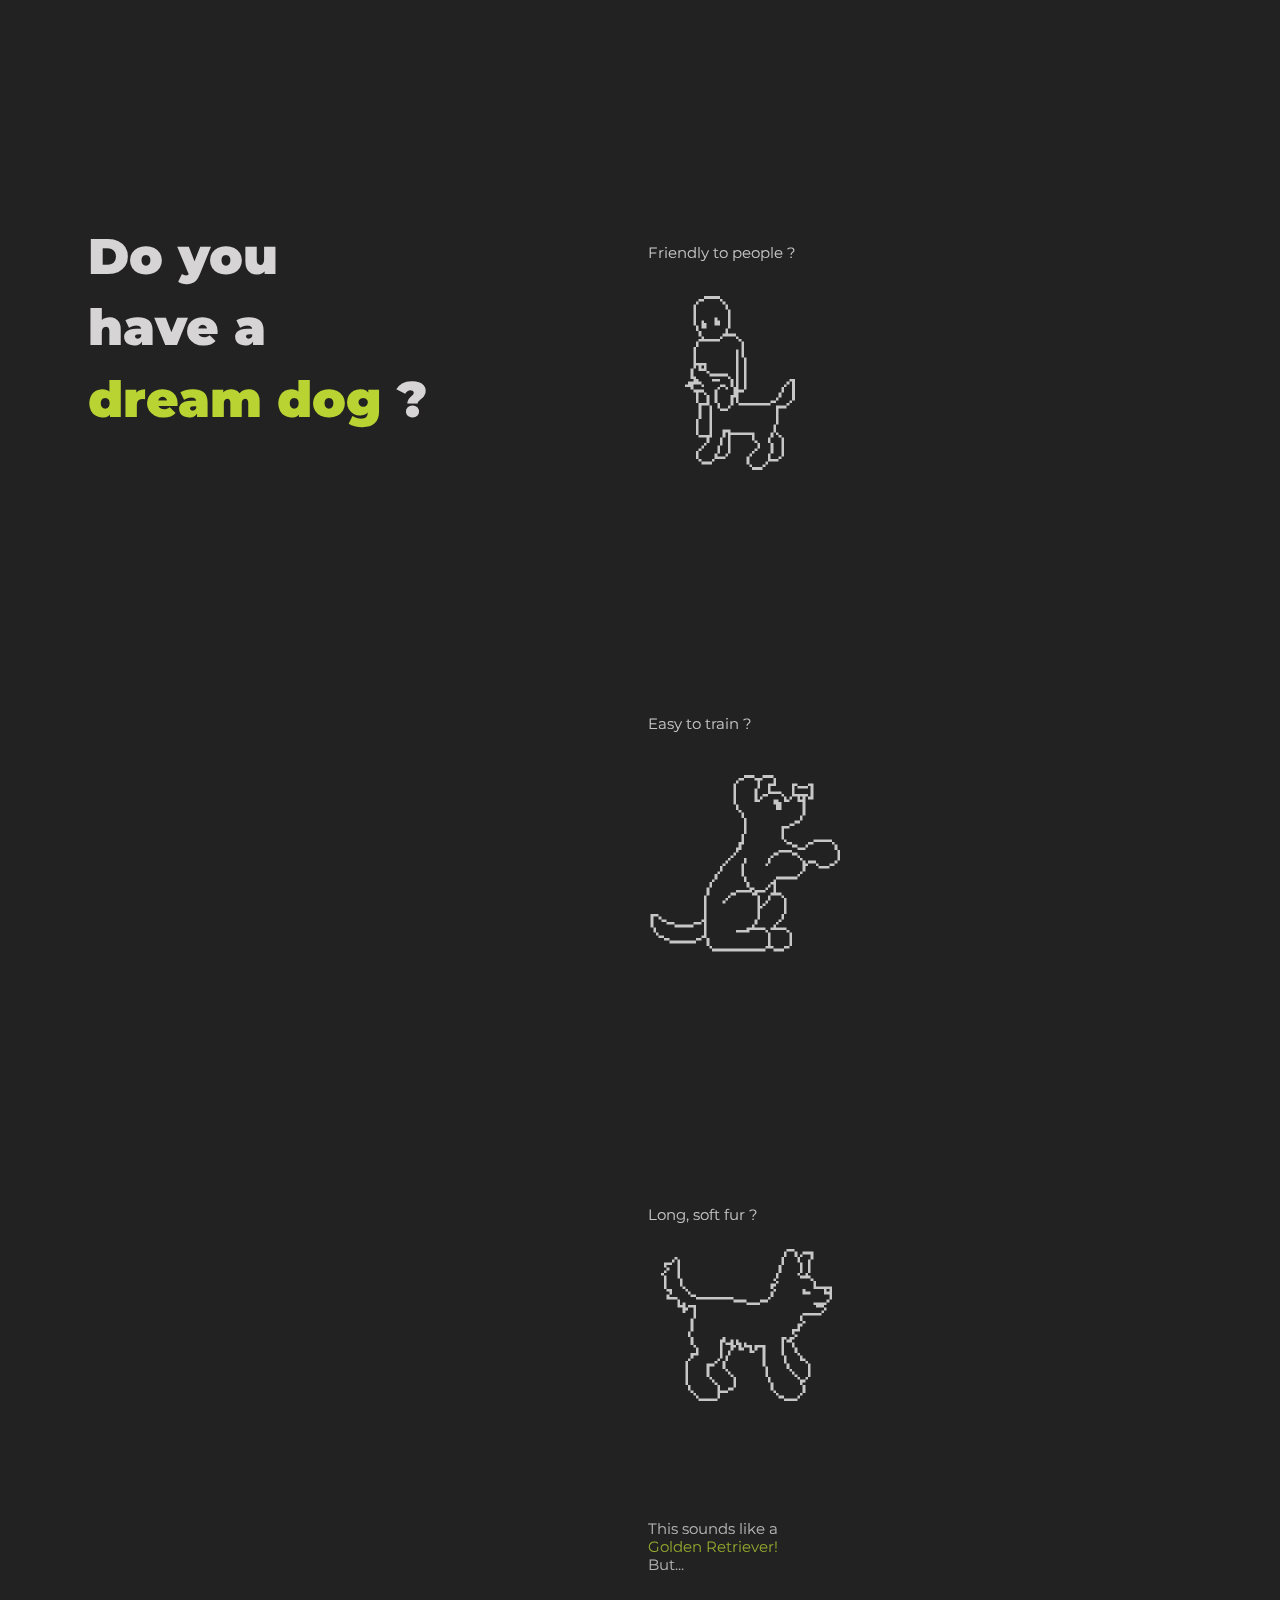
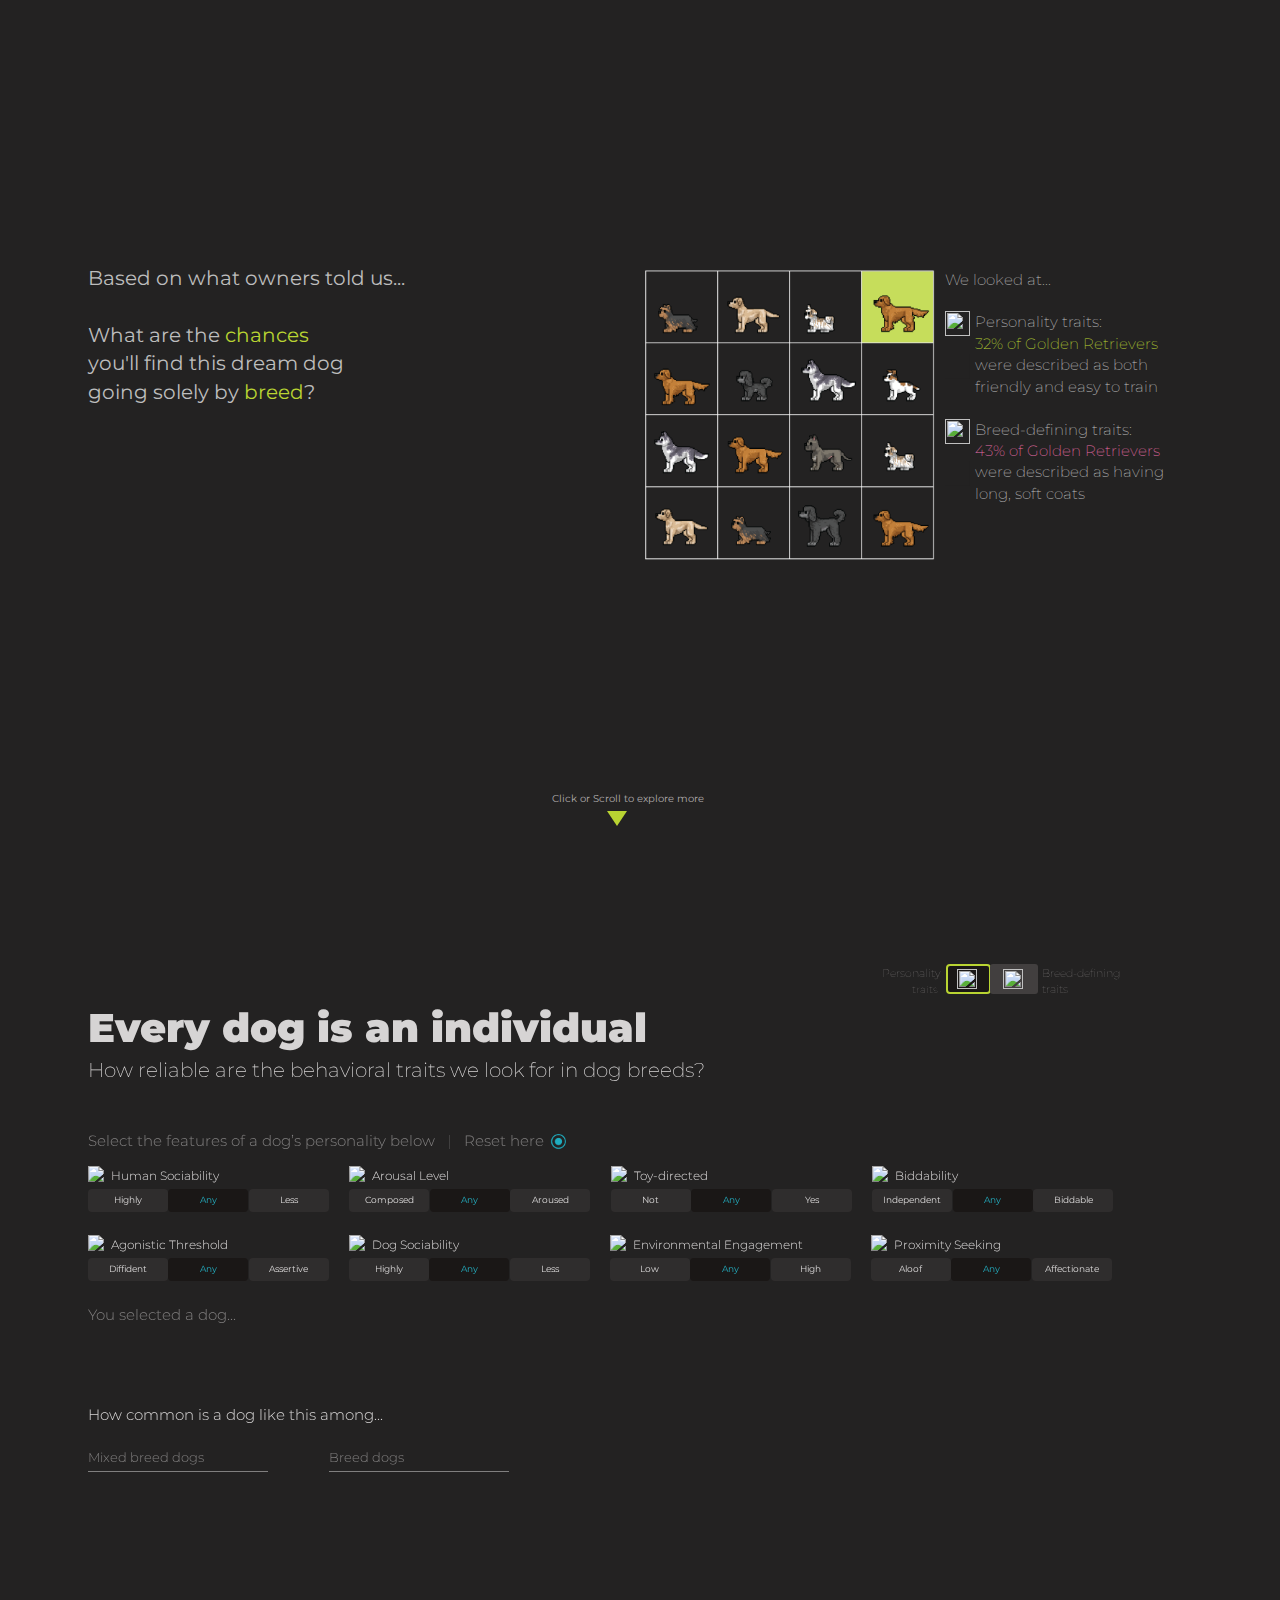
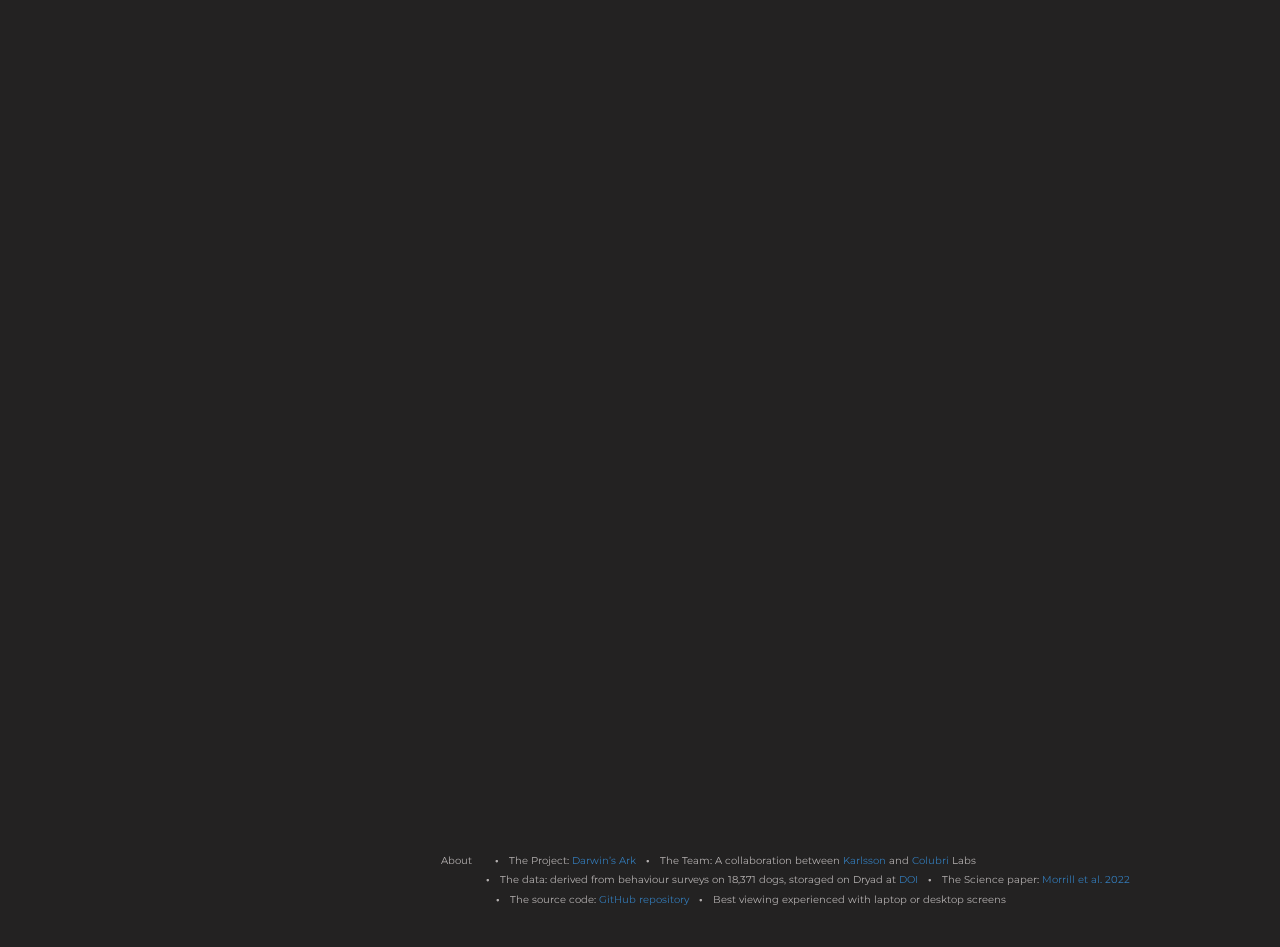
==== commit baca75d0: "data link updates" ====
--- a/index.html
+++ b/index.html
@@ -199,8 +199,9 @@
          <p class="dot"><b>•</b></p>
          <p class="project"><span class="project-text">The Project: <a href="https://darwinsark.org" target="_blank">Darwin’s Ark</a></span></p> 
          <p class="team"><b style="margin-right: 10px; margin-left: 10px">•</b><span class="team-text">The Team: A collaboration between <a href="https://karlssonlab.org/" target="_blank">Karlsson</a> and <a href="https://co-labo.org/" target="_blank">Colubri</a> Labs</span></p>
+         <p class="data"><b style="margin-right: 10px">•</b><span class="data-text">The data: derived from behaviour surveys on 18,371 dogs, storaged on Dryad at <a href="https://www.doi.org/10.5061/dryad.g4f4qrfr0" target="_blank"> DOI </a></span></p> 
          <p class="paper"><b style="margin-right: 10px">•</b><span class="paper-text">The Science paper: <a href="https://www.science.org/doi/10.1126/science.abk0639" target="_blank"> Morrill et al. 2022</a></span></p> 
-         <p class="repo"><b style="margin-right: 10px">•</b><span class="repo-text">The source code and data (derived from behaviour surveys on 18,371 dogs): <a href="https://github.com/colabobio/muttomics-dashboard" target="_blank">GitHub repository</a></p> 
+         <p class="repo"><b style="margin-right: 10px">•</b><span class="repo-text">The source code: <a href="https://github.com/colabobio/muttomics-dashboard" target="_blank">GitHub repository</a></p> 
          <p class="view"><b style="margin-right: 10px">•</b><span class="view-text">Best viewing experienced with laptop or desktop screens</span></p> 
        </div>
       </div> <!-- @end content -->
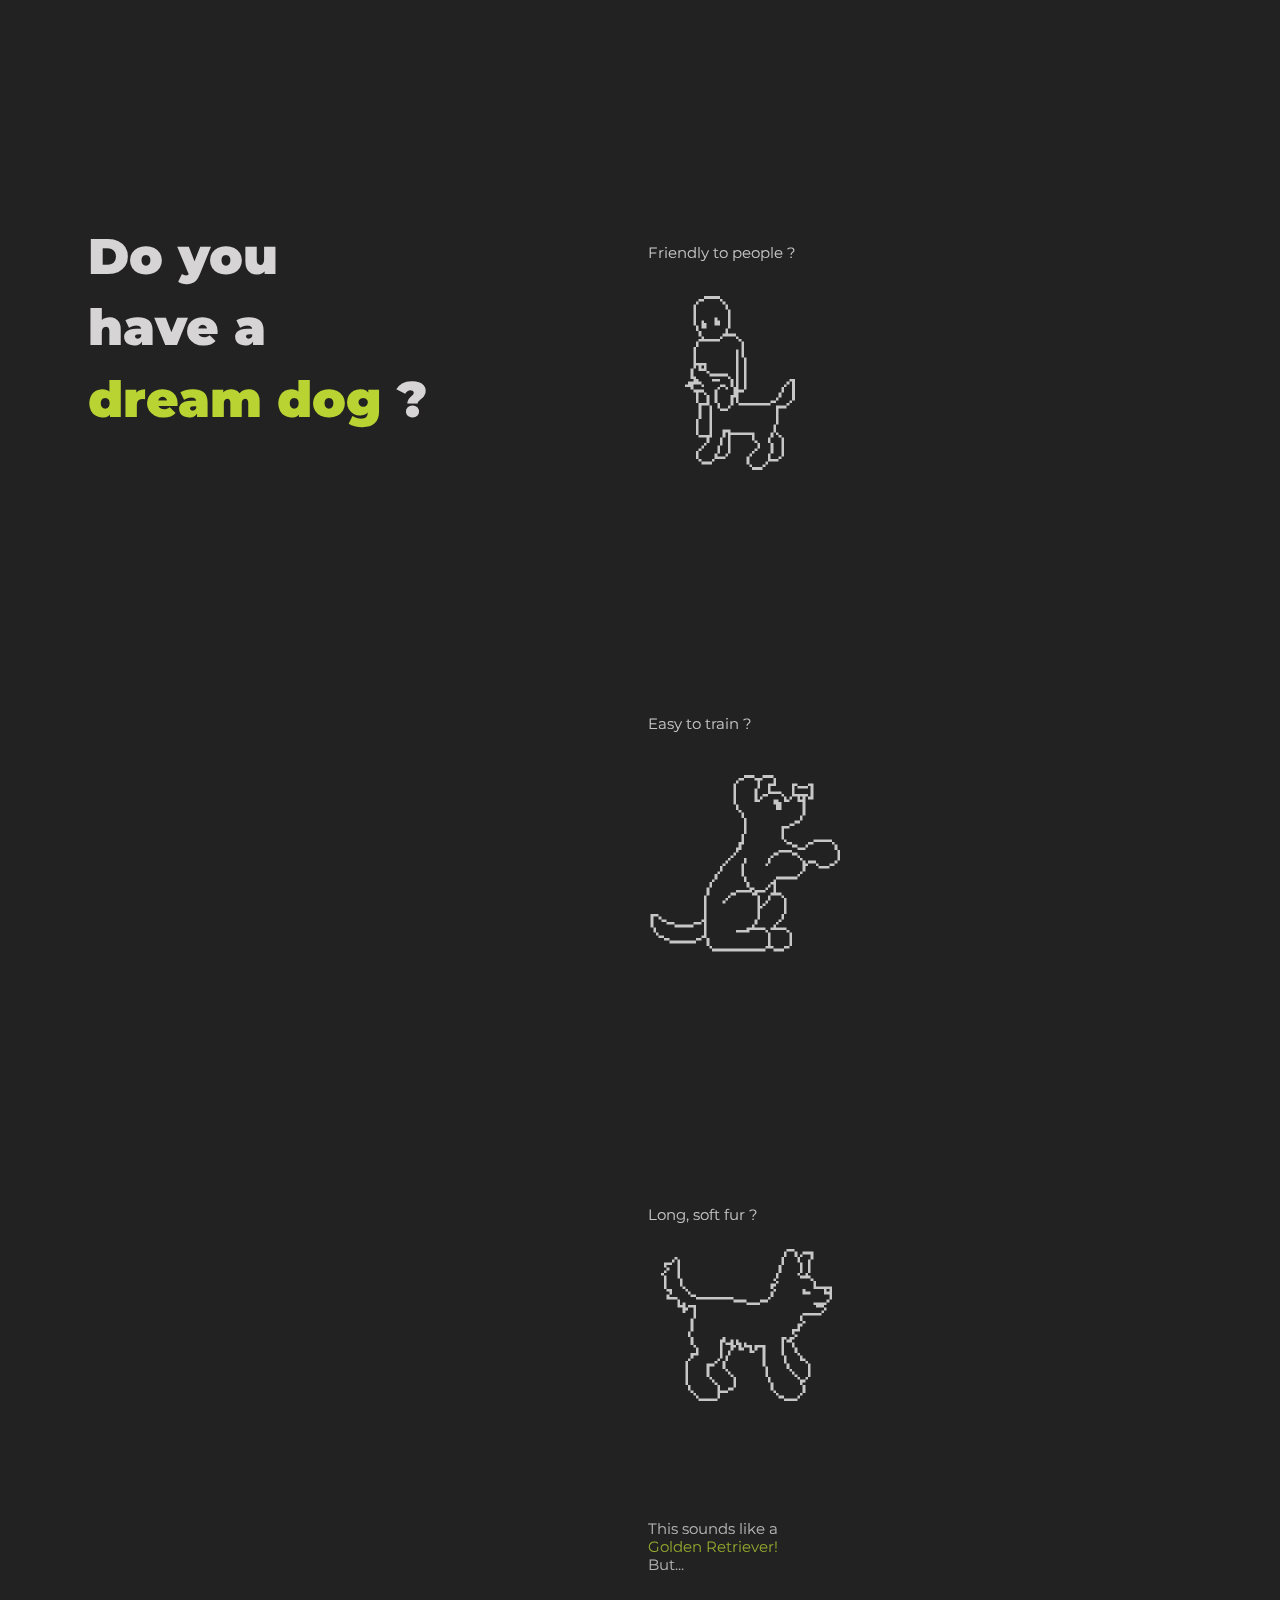
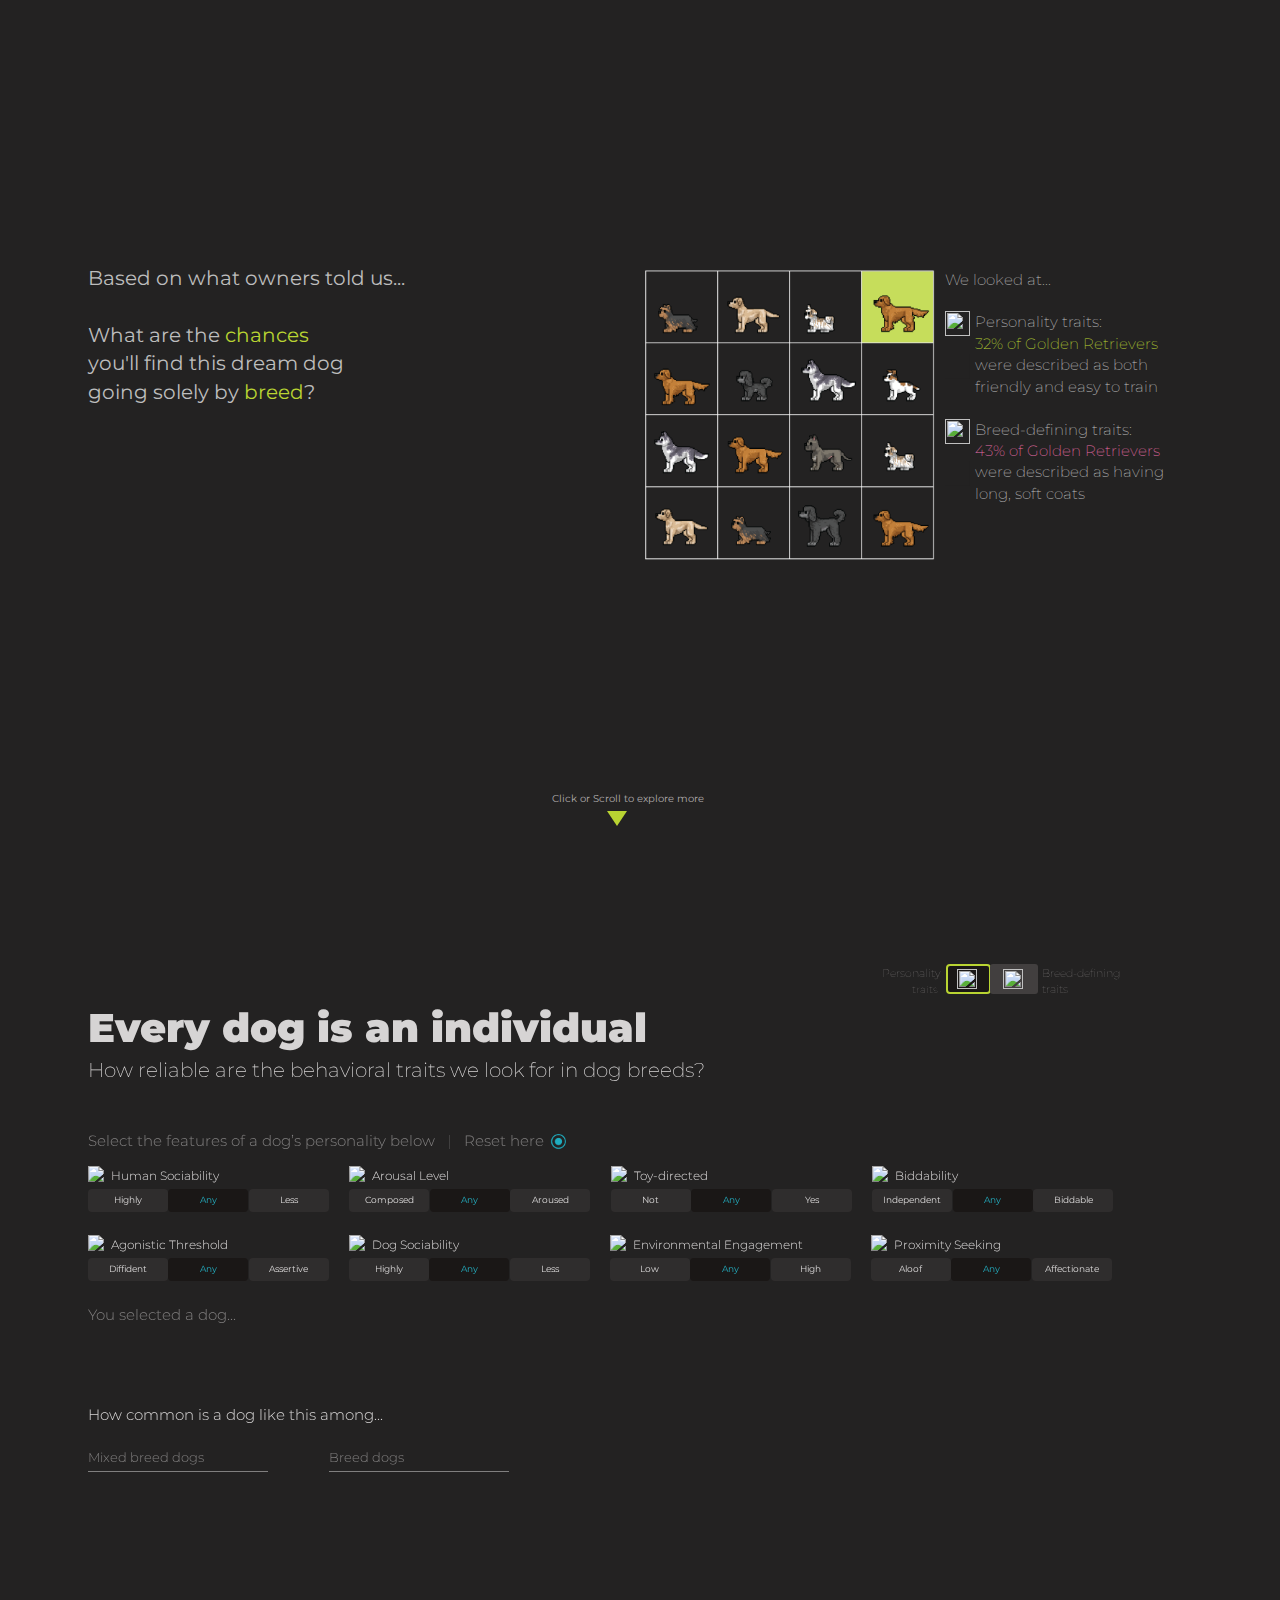
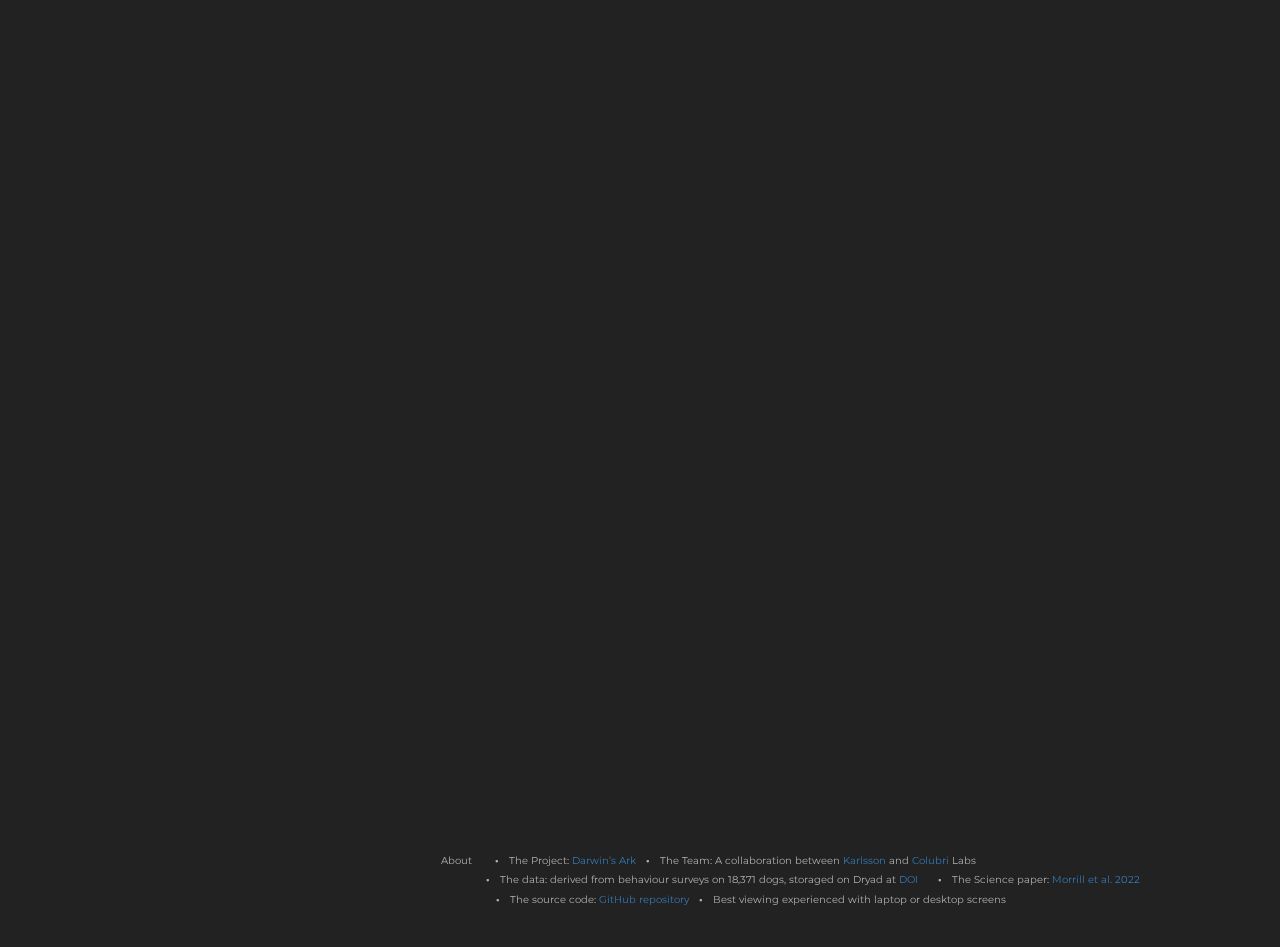
==== commit 67de86af: "footer style" ====
--- a/index.html
+++ b/index.html
@@ -200,7 +200,7 @@
          <p class="project"><span class="project-text">The Project: <a href="https://darwinsark.org" target="_blank">Darwin’s Ark</a></span></p> 
          <p class="team"><b style="margin-right: 10px; margin-left: 10px">•</b><span class="team-text">The Team: A collaboration between <a href="https://karlssonlab.org/" target="_blank">Karlsson</a> and <a href="https://co-labo.org/" target="_blank">Colubri</a> Labs</span></p>
          <p class="data"><b style="margin-right: 10px">•</b><span class="data-text">The data: derived from behaviour surveys on 18,371 dogs, storaged on Dryad at <a href="https://www.doi.org/10.5061/dryad.g4f4qrfr0" target="_blank"> DOI </a></span></p> 
-         <p class="paper"><b style="margin-right: 10px">•</b><span class="paper-text">The Science paper: <a href="https://www.science.org/doi/10.1126/science.abk0639" target="_blank"> Morrill et al. 2022</a></span></p> 
+         <p class="paper"><b style="margin-right: 10px; margin-left: 10px">•</b><span class="paper-text">The Science paper: <a href="https://www.science.org/doi/10.1126/science.abk0639" target="_blank"> Morrill et al. 2022</a></span></p> 
          <p class="repo"><b style="margin-right: 10px">•</b><span class="repo-text">The source code: <a href="https://github.com/colabobio/muttomics-dashboard" target="_blank">GitHub repository</a></p> 
          <p class="view"><b style="margin-right: 10px">•</b><span class="view-text">Best viewing experienced with laptop or desktop screens</span></p> 
        </div>
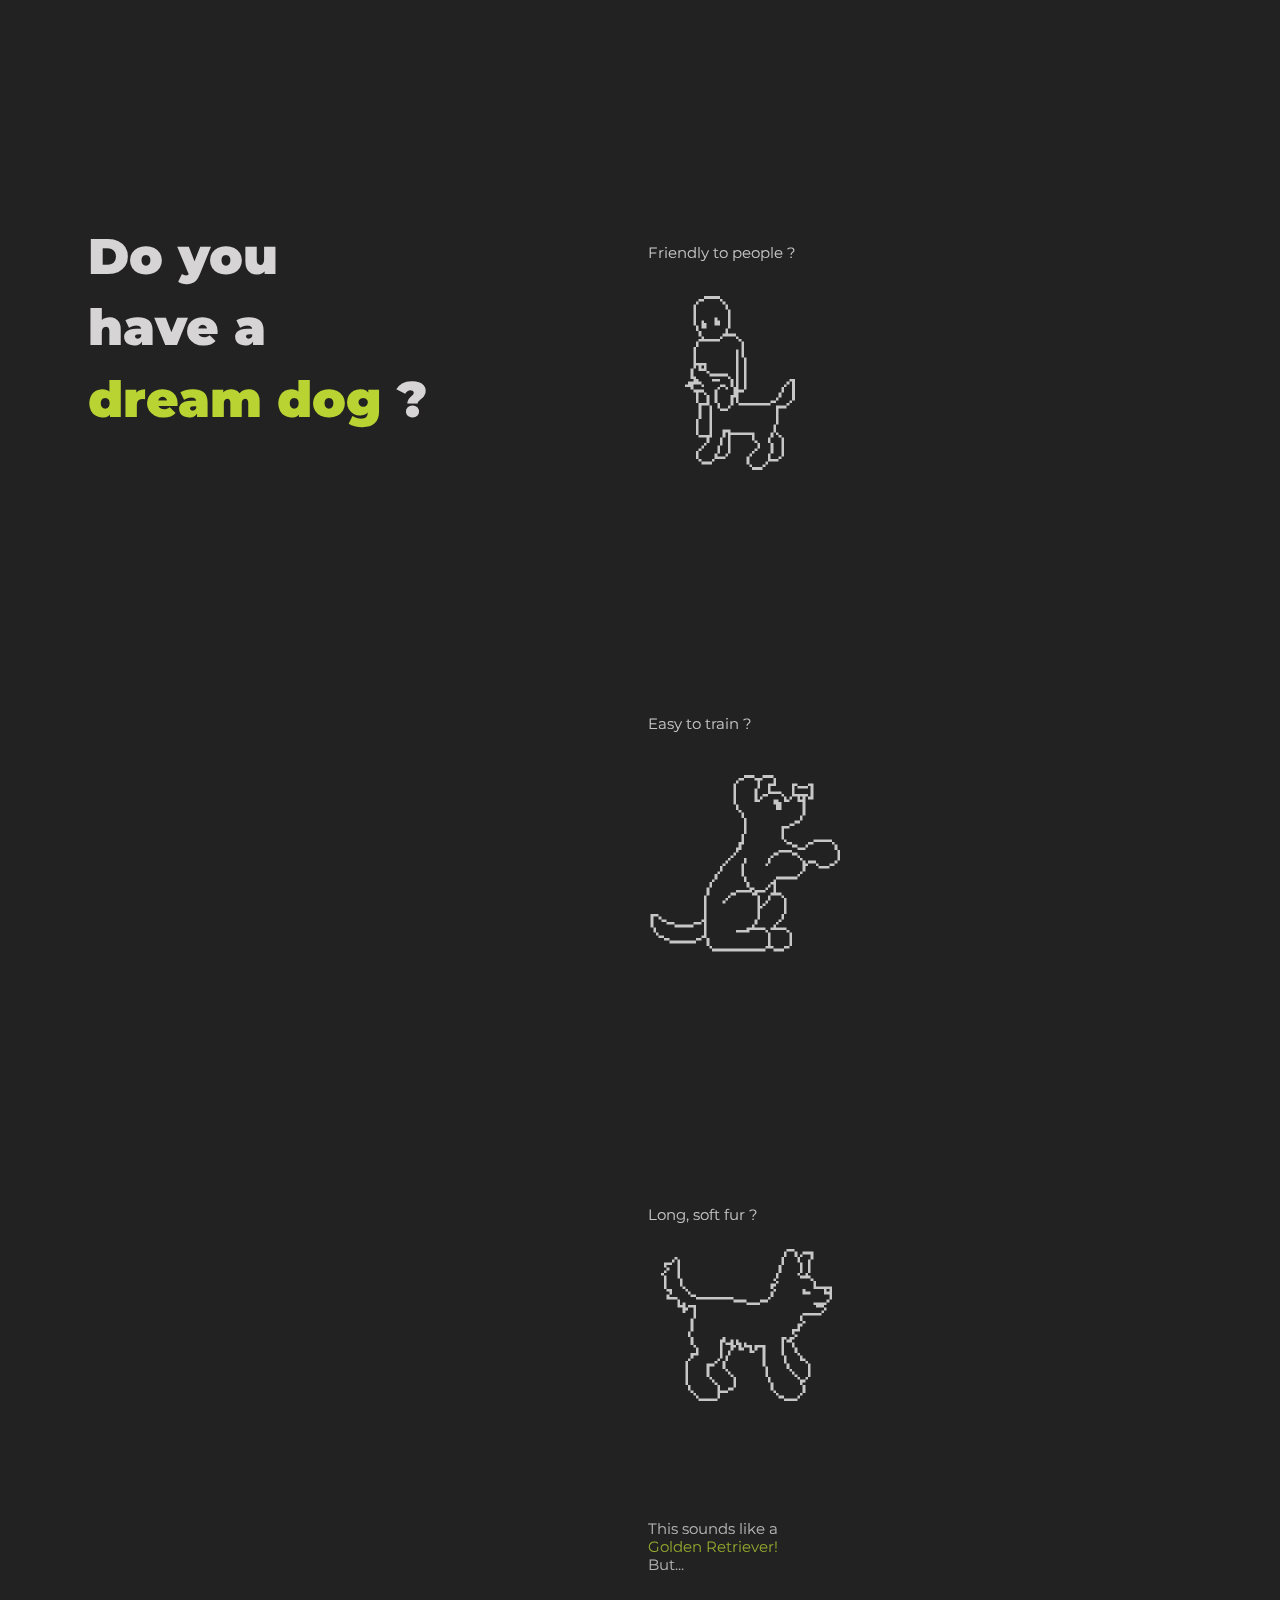
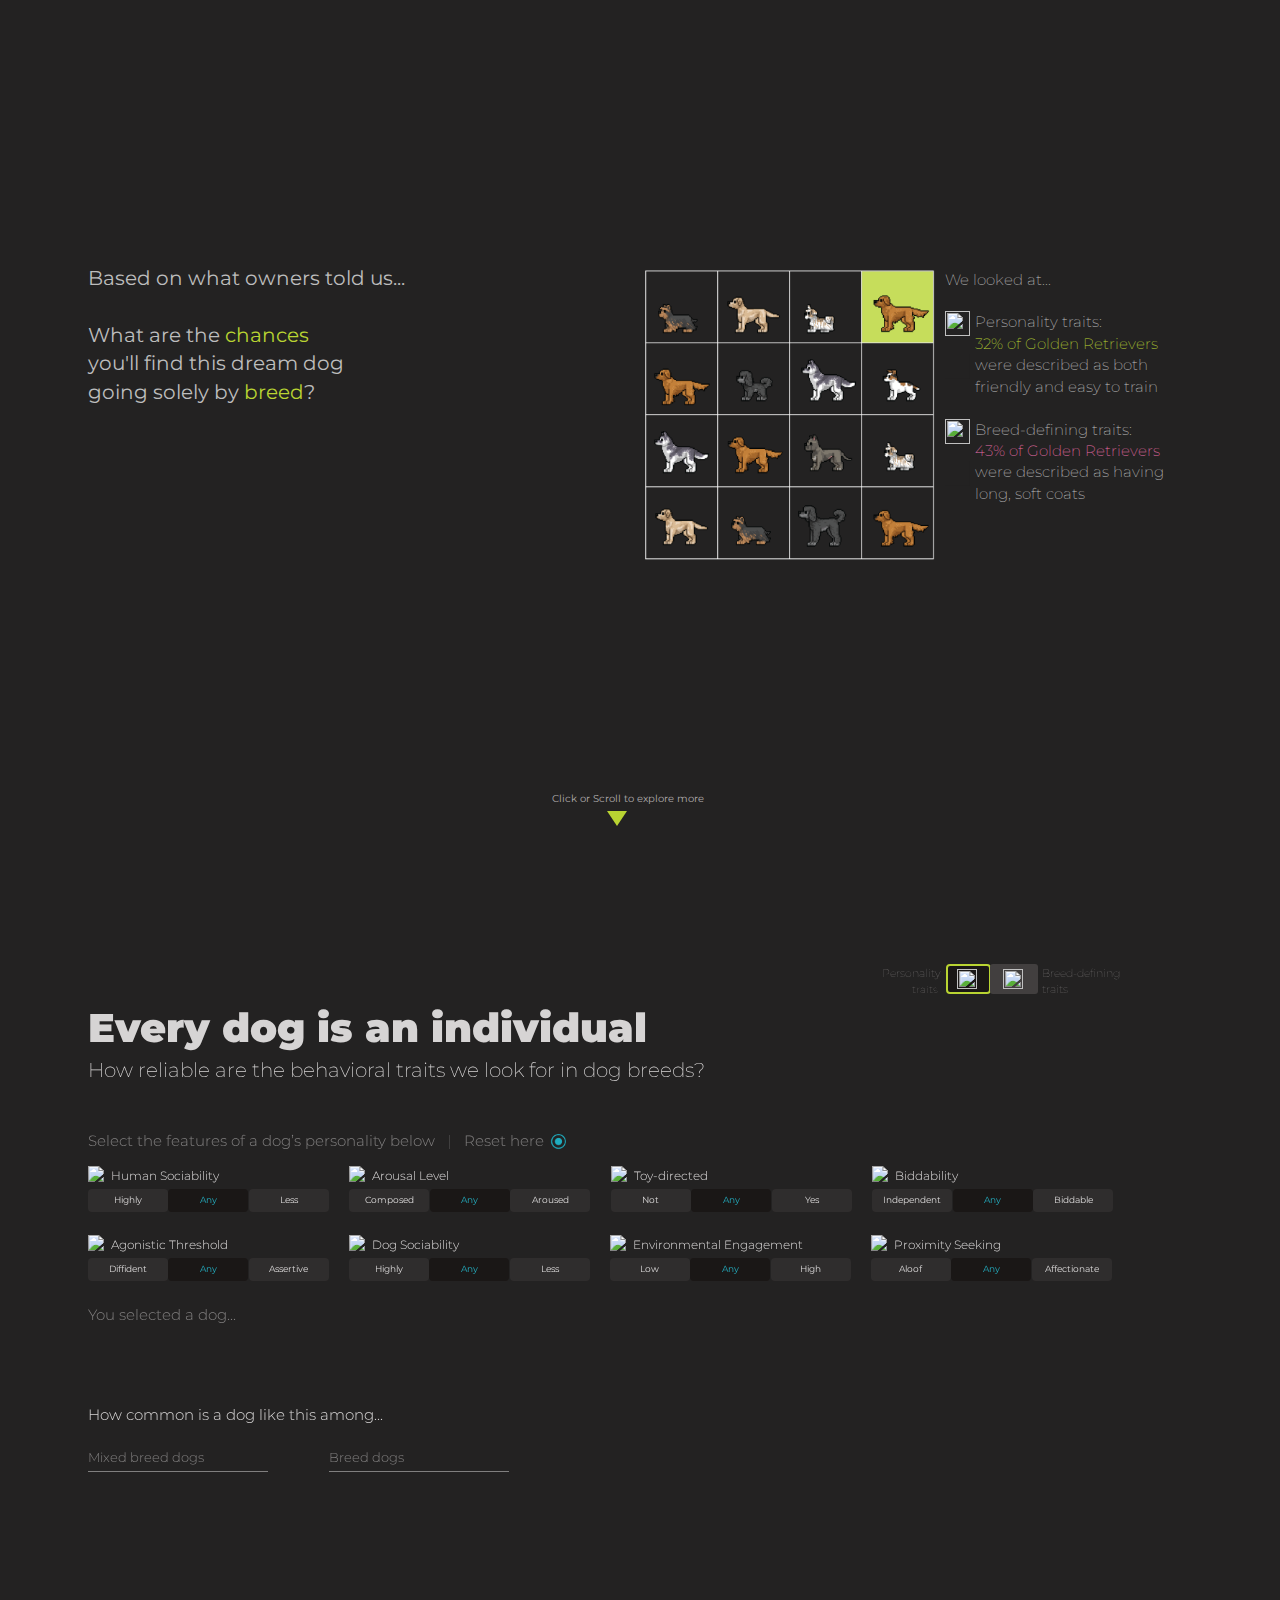
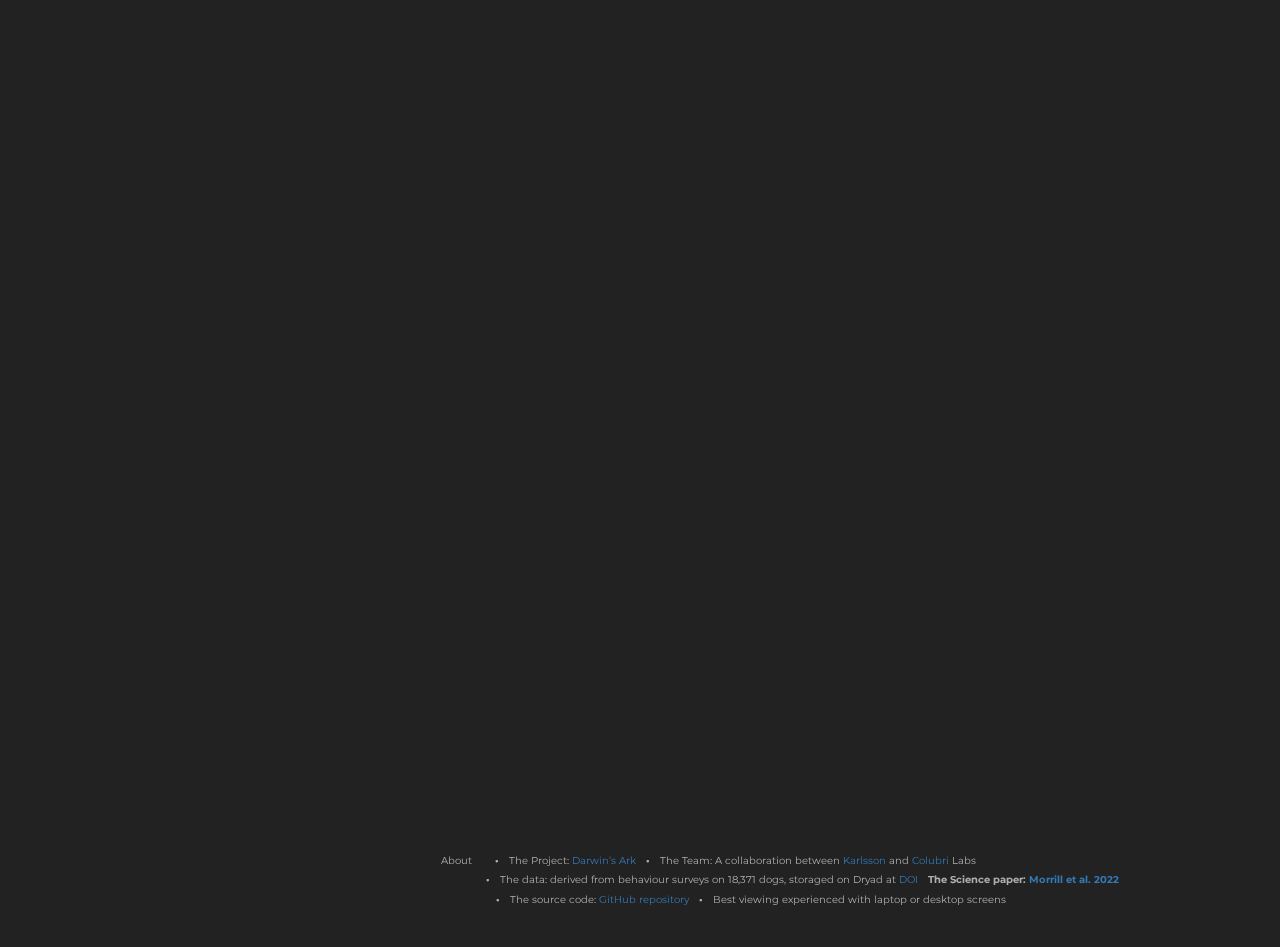
==== commit ccf62b20: "footer style" ====
--- a/index.html
+++ b/index.html
@@ -200,7 +200,7 @@
          <p class="project"><span class="project-text">The Project: <a href="https://darwinsark.org" target="_blank">Darwin’s Ark</a></span></p> 
          <p class="team"><b style="margin-right: 10px; margin-left: 10px">•</b><span class="team-text">The Team: A collaboration between <a href="https://karlssonlab.org/" target="_blank">Karlsson</a> and <a href="https://co-labo.org/" target="_blank">Colubri</a> Labs</span></p>
          <p class="data"><b style="margin-right: 10px">•</b><span class="data-text">The data: derived from behaviour surveys on 18,371 dogs, storaged on Dryad at <a href="https://www.doi.org/10.5061/dryad.g4f4qrfr0" target="_blank"> DOI </a></span></p> 
-         <p class="paper"><b style="margin-right: 10px; margin-left: 10px">•</b><span class="paper-text">The Science paper: <a href="https://www.science.org/doi/10.1126/science.abk0639" target="_blank"> Morrill et al. 2022</a></span></p> 
+         <p class="paper"><b style="margin-right: 10px>•</b><span class="paper-text">The Science paper: <a href="https://www.science.org/doi/10.1126/science.abk0639" target="_blank"> Morrill et al. 2022</a></span></p> 
          <p class="repo"><b style="margin-right: 10px">•</b><span class="repo-text">The source code: <a href="https://github.com/colabobio/muttomics-dashboard" target="_blank">GitHub repository</a></p> 
          <p class="view"><b style="margin-right: 10px">•</b><span class="view-text">Best viewing experienced with laptop or desktop screens</span></p> 
        </div>
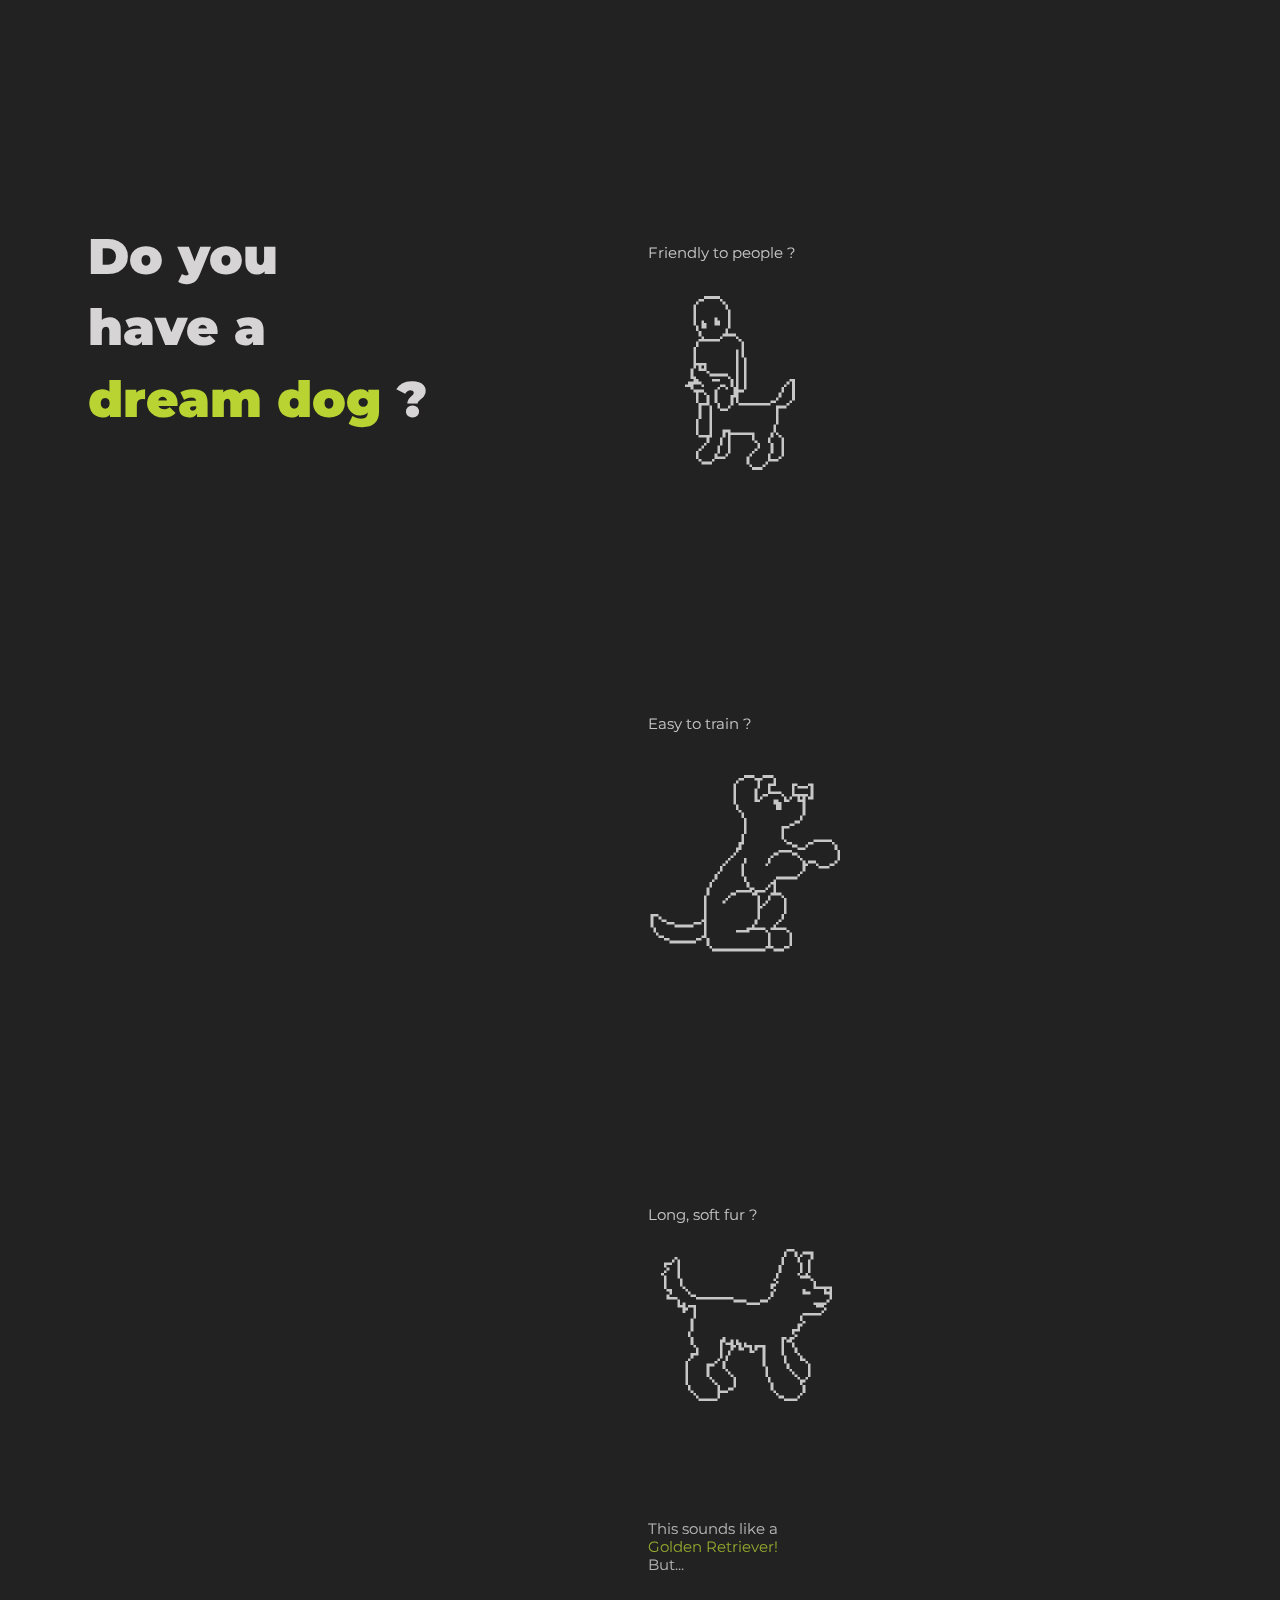
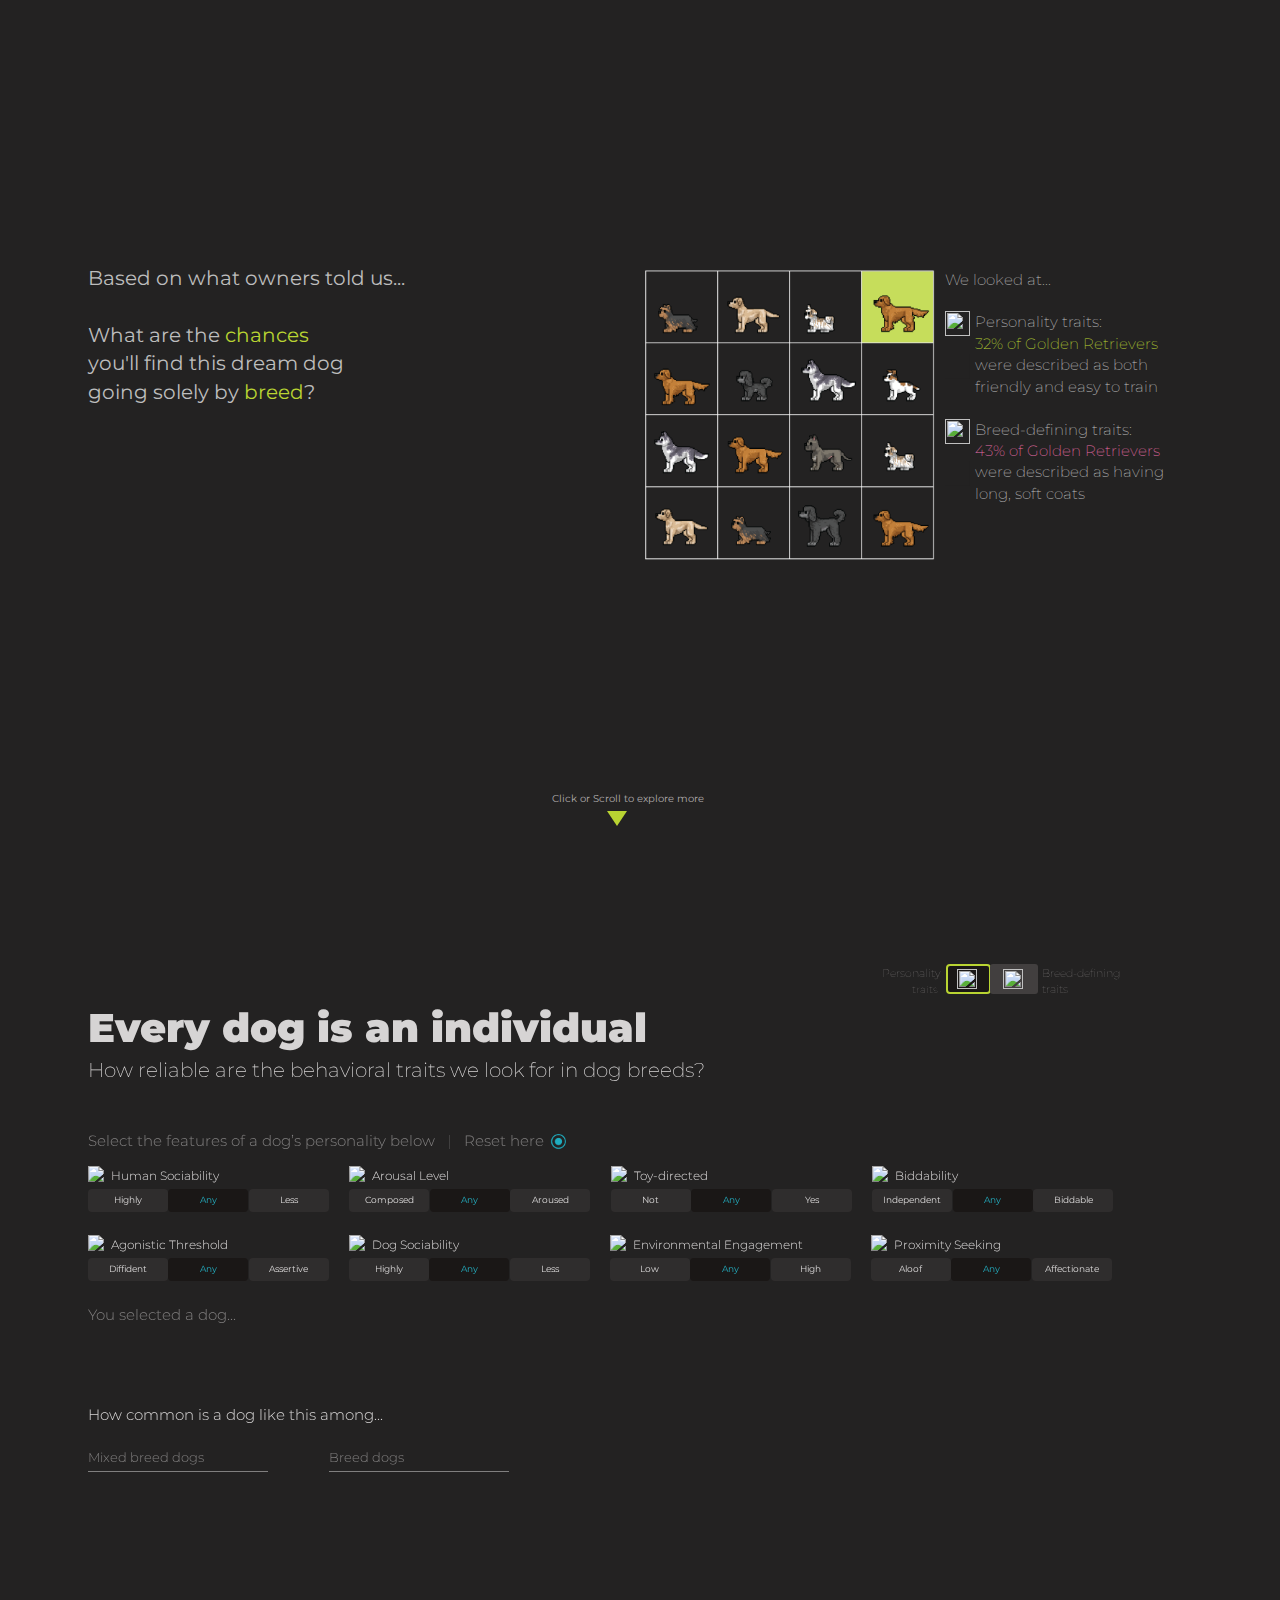
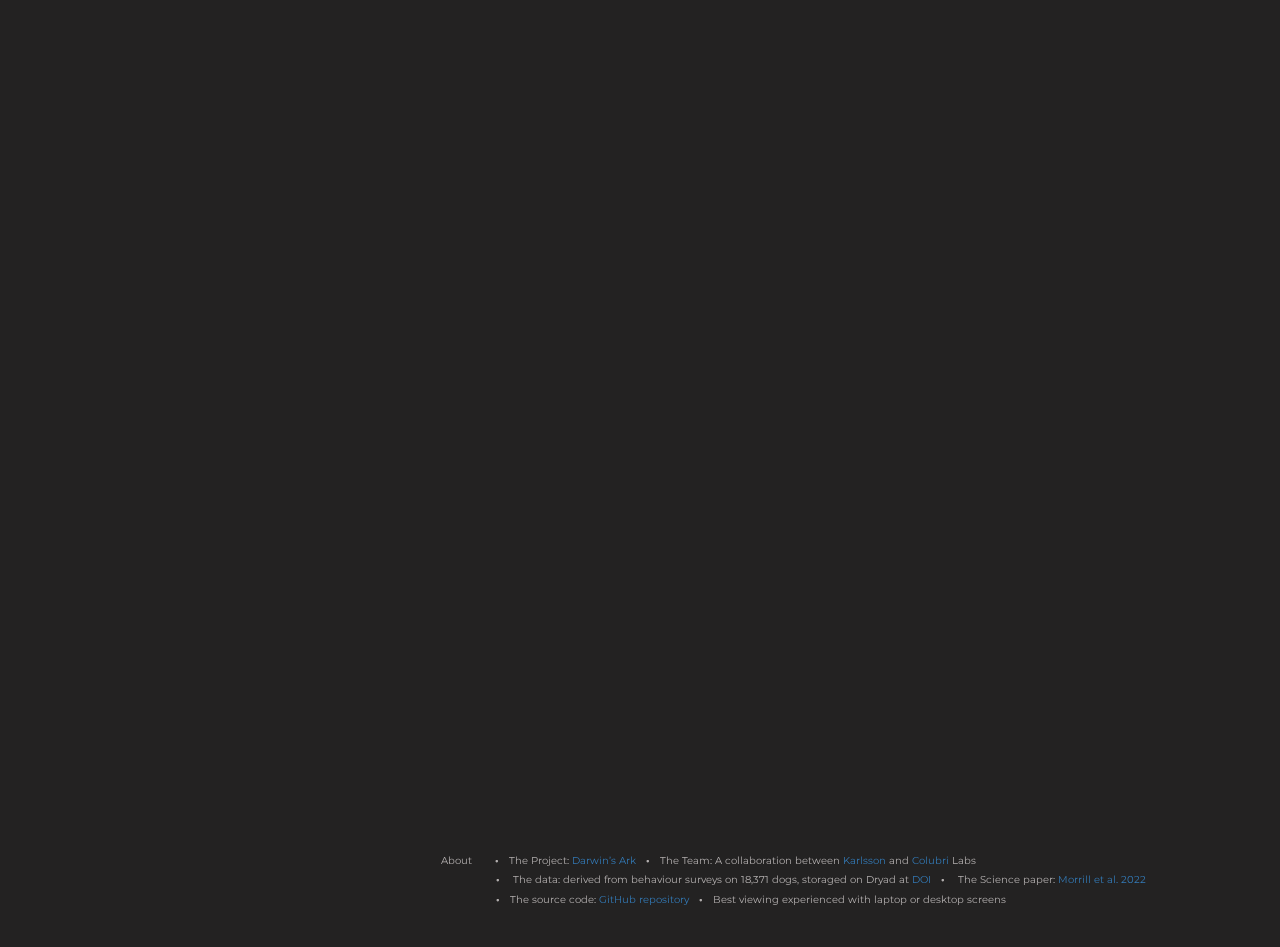
==== commit 1ea0f3fa: "Merge pull request #15 from yinadong/main" ====
--- a/index.html
+++ b/index.html
@@ -199,8 +199,18 @@
          <p class="dot"><b>•</b></p>
          <p class="project"><span class="project-text">The Project: <a href="https://darwinsark.org" target="_blank">Darwin’s Ark</a></span></p> 
          <p class="team"><b style="margin-right: 10px; margin-left: 10px">•</b><span class="team-text">The Team: A collaboration between <a href="https://karlssonlab.org/" target="_blank">Karlsson</a> and <a href="https://co-labo.org/" target="_blank">Colubri</a> Labs</span></p>
-         <p class="data"><b style="margin-right: 10px">•</b><span class="data-text">The data: derived from behaviour surveys on 18,371 dogs, storaged on Dryad at <a href="https://www.doi.org/10.5061/dryad.g4f4qrfr0" target="_blank"> DOI </a></span></p> 
-         <p class="paper"><b style="margin-right: 10px>•</b><span class="paper-text">The Science paper: <a href="https://www.science.org/doi/10.1126/science.abk0639" target="_blank"> Morrill et al. 2022</a></span></p> 
+         <p class="data">
+            <b style="margin-right: 10px">•</b>
+            <span class="data-text">The data: derived from behaviour surveys on 18,371 dogs, storaged on Dryad at 
+               <a href="https://www.doi.org/10.5061/dryad.g4f4qrfr0" target="_blank"> DOI </a>
+            </span>
+         </p> 
+         <p class="paper">
+            <b style="margin-right: 10px">•</b>
+            <span class="paper-text">The Science paper: 
+               <a href="https://www.science.org/doi/10.1126/science.abk0639" target="_blank"> Morrill et al. 2022 </a>
+            </span>
+         </p>
          <p class="repo"><b style="margin-right: 10px">•</b><span class="repo-text">The source code: <a href="https://github.com/colabobio/muttomics-dashboard" target="_blank">GitHub repository</a></p> 
          <p class="view"><b style="margin-right: 10px">•</b><span class="view-text">Best viewing experienced with laptop or desktop screens</span></p> 
        </div>
--- a/style/style_per.css
+++ b/style/style_per.css
@@ -648,6 +648,7 @@
     font-weight: 400;
     color: #B2AEAE;
     margin-bottom: 5px;
+    margin-left: 10px;
 }
 
 .view{
